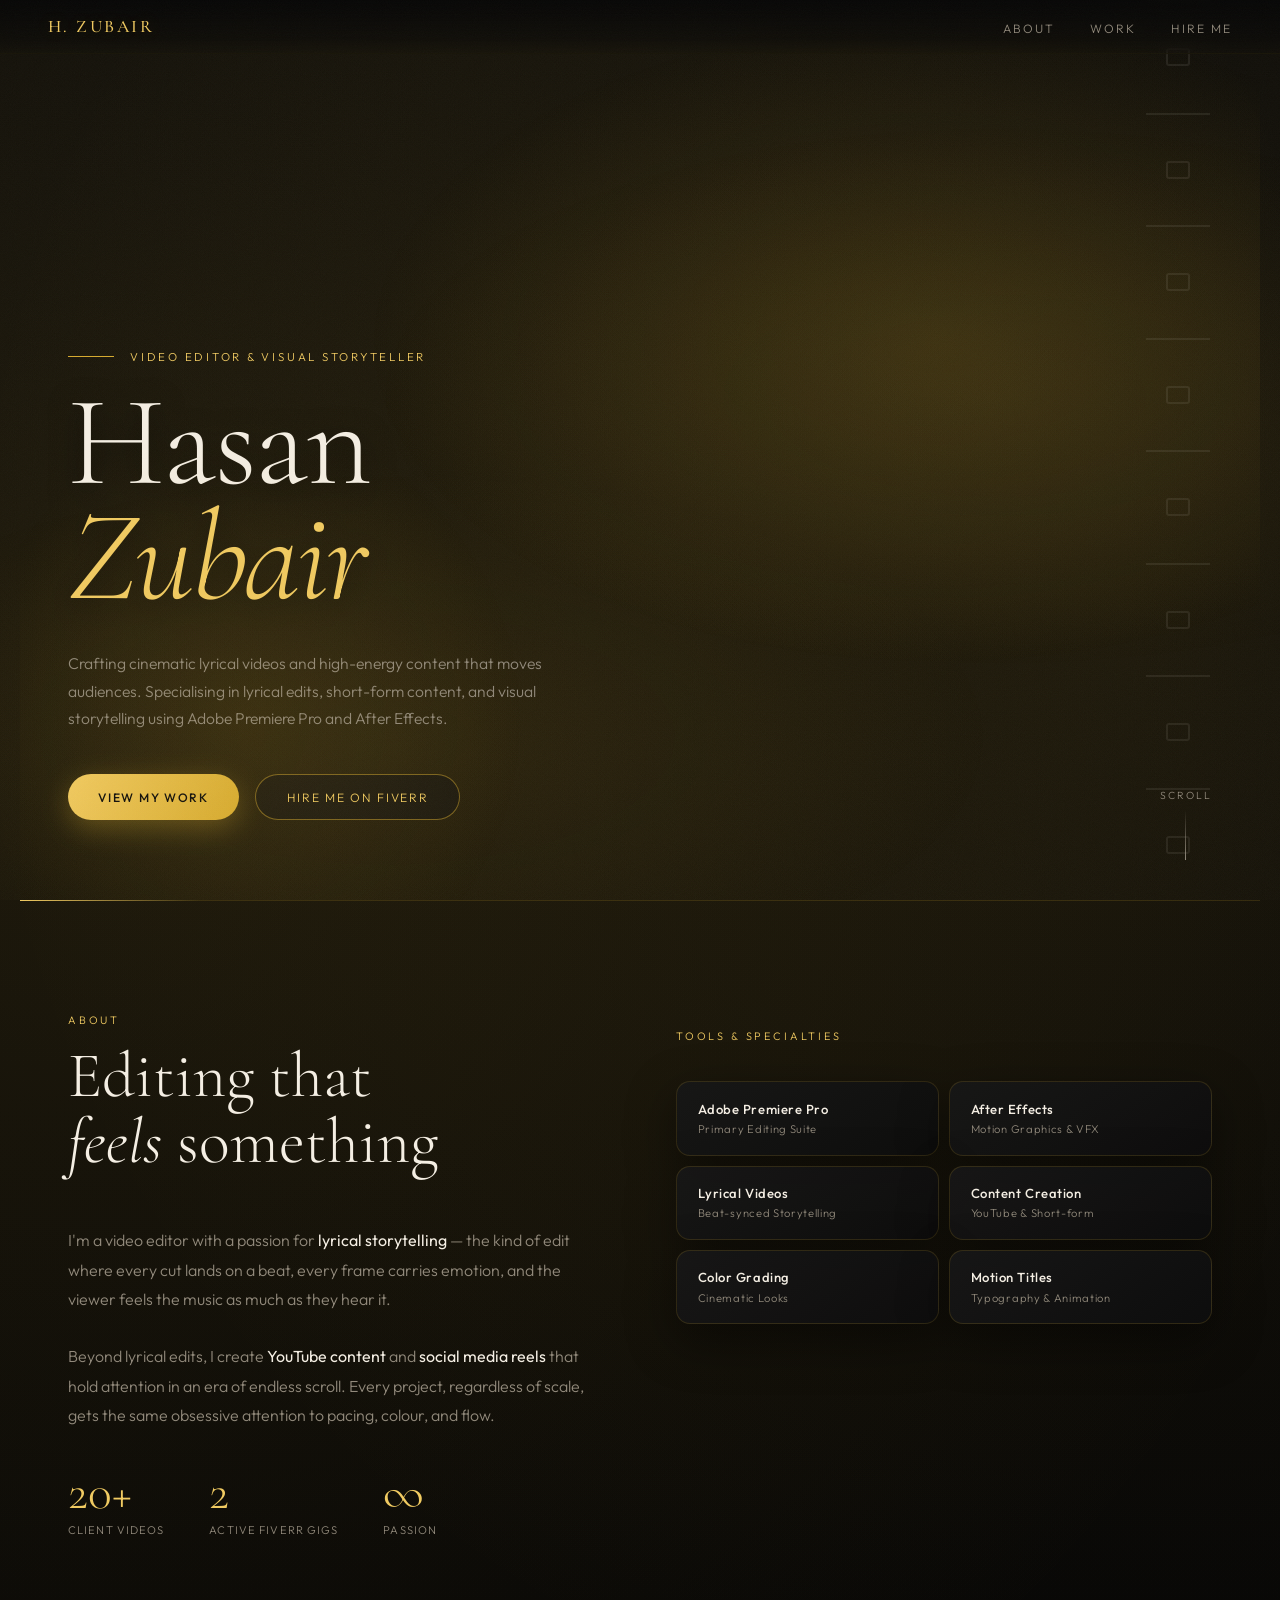
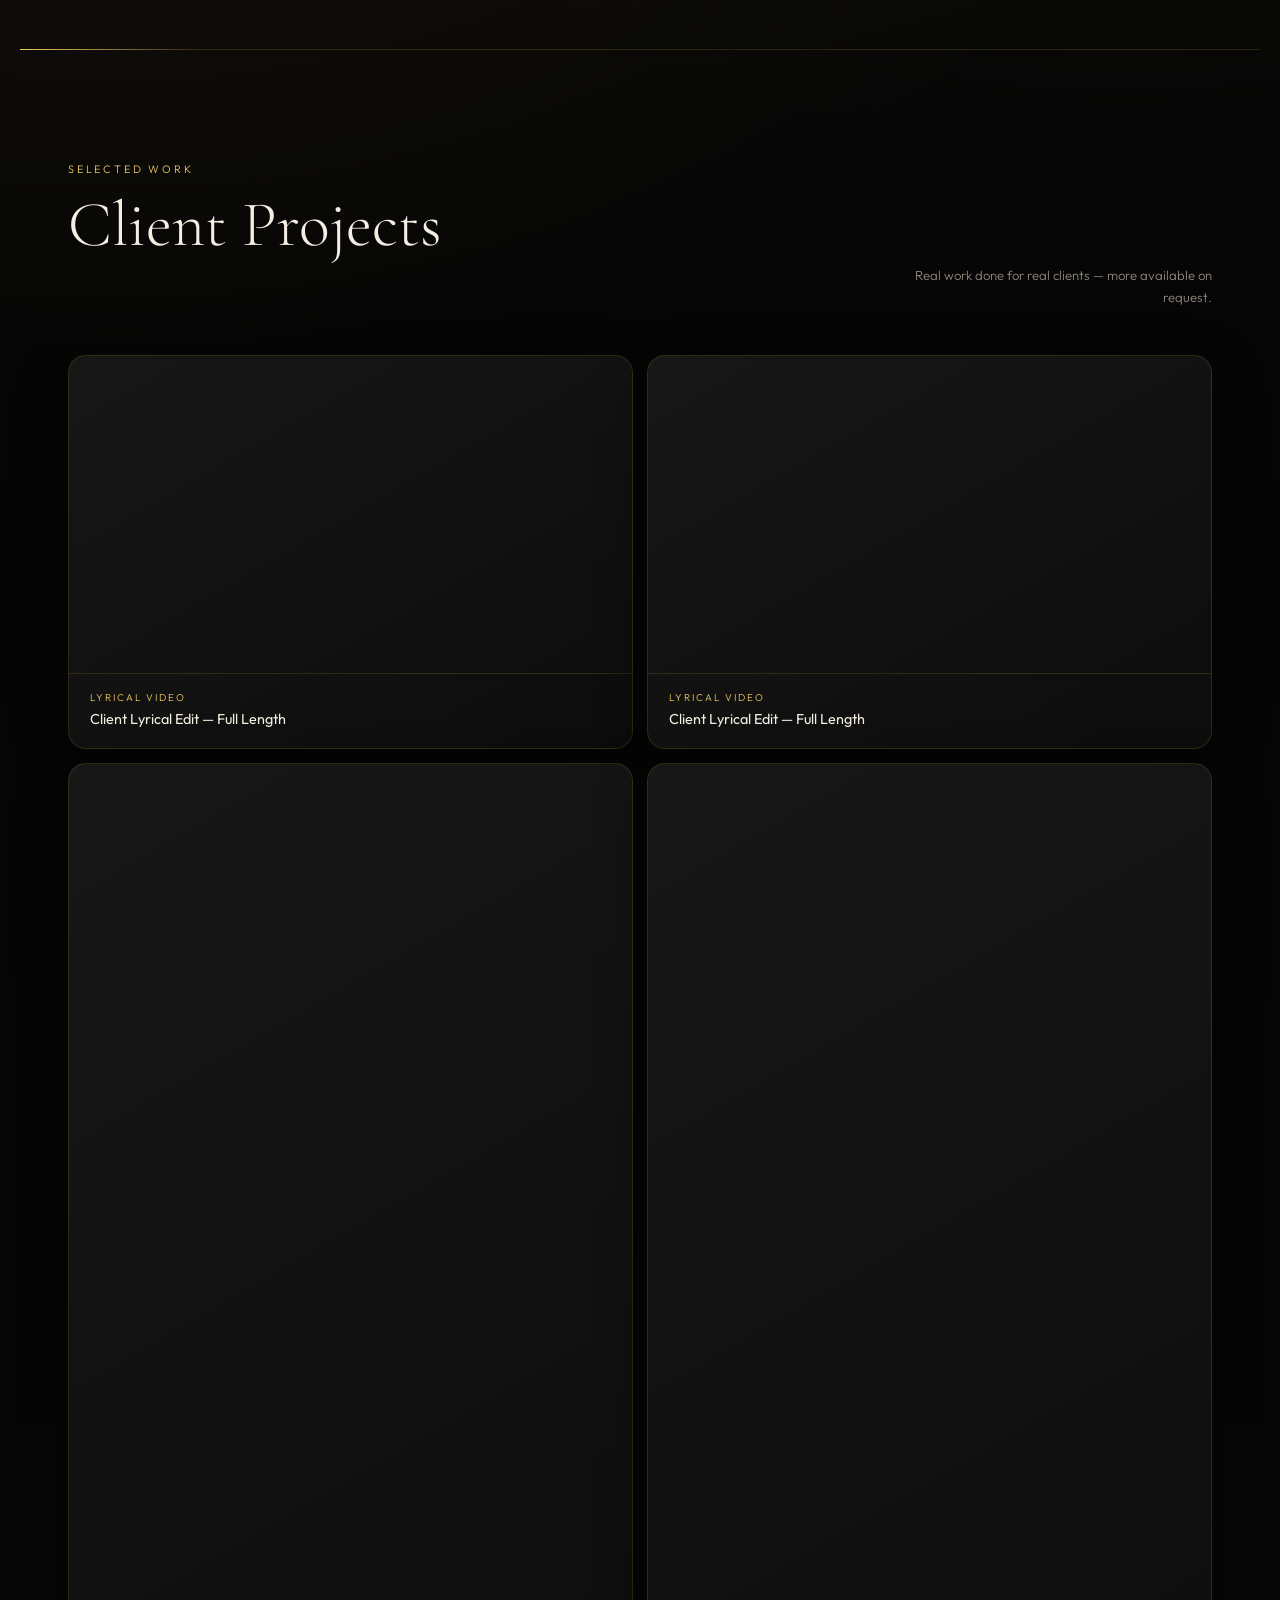
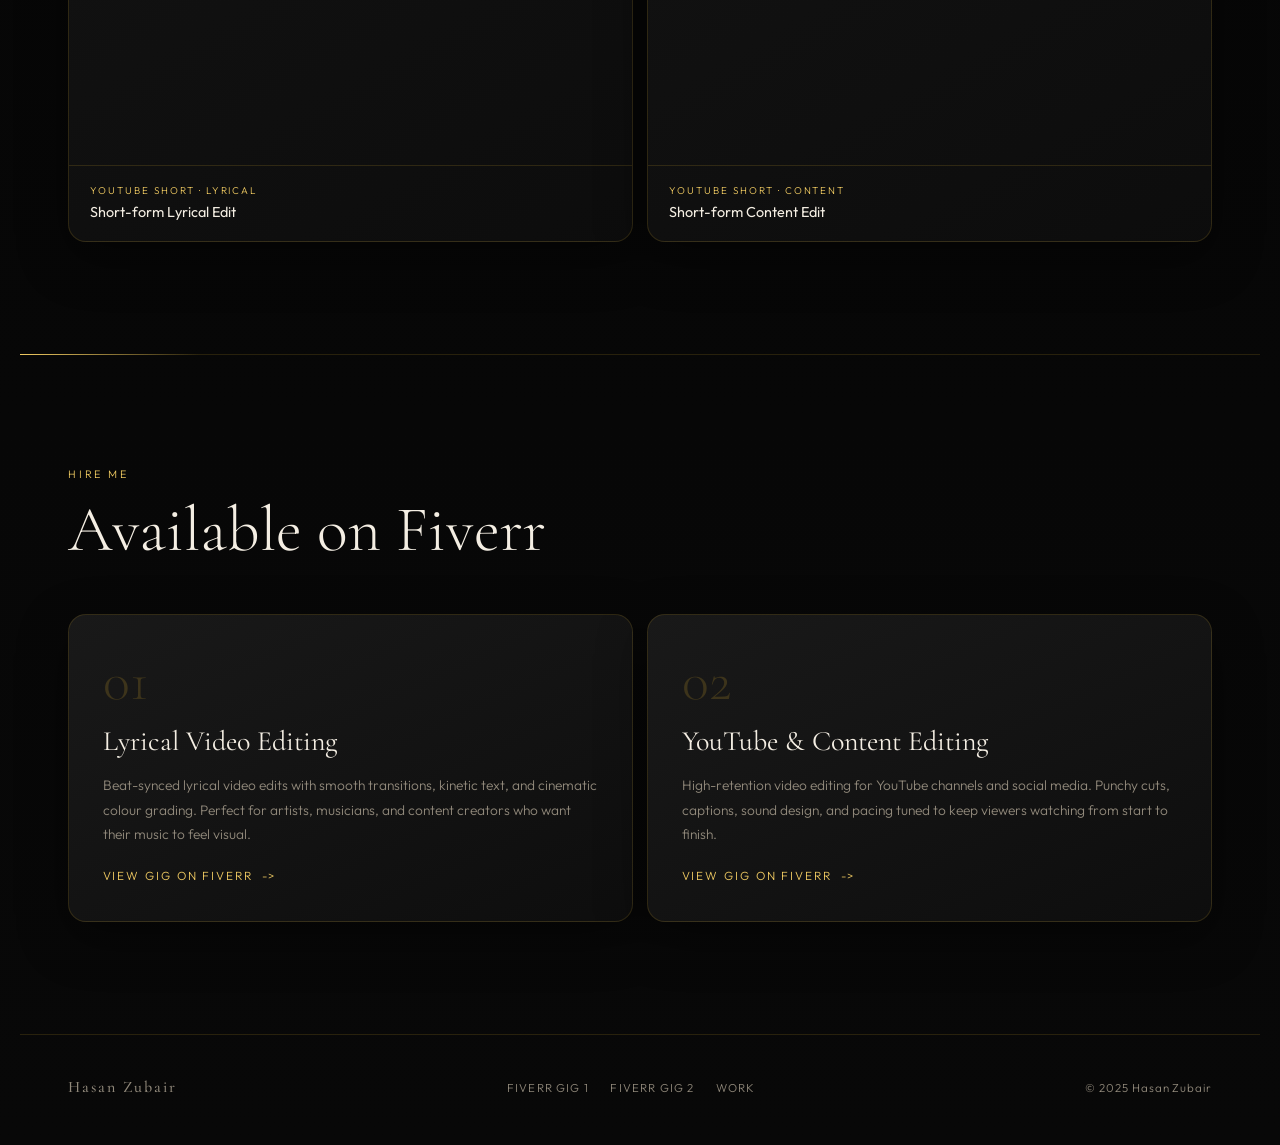
==== hasan-zubair-portfolio.html @ 49b34665 "Initial portfolio website" ====
<!DOCTYPE html>
<html lang="en">
<head>
  <meta charset="UTF-8">
  <meta name="viewport" content="width=device-width, initial-scale=1.0">
  <title>Hasan Zubair — Video Editor</title>
  <link rel="icon" type="image/png" sizes="32x32" href="current-github-pfp.png">
  <link rel="shortcut icon" type="image/png" href="current-github-pfp.png">
  <link rel="apple-touch-icon" href="current-github-pfp.png">
  <link rel="preconnect" href="https://fonts.googleapis.com">
  <link rel="preconnect" href="https://fonts.gstatic.com" crossorigin>
  <link href="https://fonts.googleapis.com/css2?family=Cormorant+Garamond:ital,wght@0,300;0,400;0,600;1,300;1,400&family=Outfit:wght@300;400;500&display=swap" rel="stylesheet">
  <link rel="stylesheet" href="styles.css">
</head>
<body>

  <!-- NAV -->
  <nav>
    <a class="nav-logo" href="#">H. Zubair</a>
    <ul class="nav-links">
      <li><a href="#about">About</a></li>
      <li><a href="#work">Work</a></li>
      <li><a href="#hire">Hire Me</a></li>
    </ul>
  </nav>

  <!-- HERO -->
  <section id="hero">
    <div class="hero-bg"></div>
    <div class="filmstrip" aria-hidden="true">
      <div class="filmstrip-hole"></div>
      <div class="filmstrip-hole"></div>
      <div class="filmstrip-hole"></div>
      <div class="filmstrip-hole"></div>
      <div class="filmstrip-hole"></div>
      <div class="filmstrip-hole"></div>
      <div class="filmstrip-hole"></div>
      <div class="filmstrip-hole"></div>
    </div>

    <p class="hero-tag">Video Editor &amp; Visual Storyteller</p>
    <h1>Hasan<br><em>Zubair</em></h1>
    <p class="hero-desc">
      Crafting cinematic lyrical videos and high-energy content that moves audiences.
      Specialising in lyrical edits, short-form content, and visual storytelling using
      Adobe Premiere Pro and After Effects.
    </p>
    <div class="hero-cta">
      <a href="#work" class="btn-primary">View My Work</a>
      <a href="#hire" class="btn-outline">Hire Me on Fiverr</a>
    </div>

    <div class="hero-scroll" aria-hidden="true">
      <span>Scroll</span>
      <div class="scroll-line"></div>
    </div>
  </section>

  <!-- ABOUT -->
  <section id="about">
    <div class="about-left fade-up">
      <p class="section-label">About</p>
      <h2>Editing that<br><em style="font-family:'Cormorant Garamond',serif; font-style:italic;">feels</em> something</h2>
      <p class="about-text">
        I'm a video editor with a passion for <strong>lyrical storytelling</strong> — the kind of edit where every cut lands on a beat, every frame carries emotion, and the viewer feels the music as much as they hear it.
      </p>
      <p class="about-text">
        Beyond lyrical edits, I create <strong>YouTube content</strong> and <strong>social media reels</strong> that hold attention in an era of endless scroll. Every project, regardless of scale, gets the same obsessive attention to pacing, colour, and flow.
      </p>

      <div class="stats-row">
        <div>
          <div class="stat-num">20+</div>
          <div class="stat-label">Client Videos</div>
        </div>
        <div>
          <div class="stat-num">2</div>
          <div class="stat-label">Active Fiverr Gigs</div>
        </div>
        <div>
          <div class="stat-num">∞</div>
          <div class="stat-label">Passion</div>
        </div>
      </div>
    </div>

    <div class="about-right fade-up">
      <p class="section-label">Tools &amp; Specialties</p>
      <div class="tools-grid">
        <div class="tool-item">
          <span class="tool-name">Adobe Premiere Pro</span>
          <span class="tool-sub">Primary Editing Suite</span>
        </div>
        <div class="tool-item">
          <span class="tool-name">After Effects</span>
          <span class="tool-sub">Motion Graphics & VFX</span>
        </div>
        <div class="tool-item">
          <span class="tool-name">Lyrical Videos</span>
          <span class="tool-sub">Beat-synced Storytelling</span>
        </div>
        <div class="tool-item">
          <span class="tool-name">Content Creation</span>
          <span class="tool-sub">YouTube & Short-form</span>
        </div>
        <div class="tool-item">
          <span class="tool-name">Color Grading</span>
          <span class="tool-sub">Cinematic Looks</span>
        </div>
        <div class="tool-item">
          <span class="tool-name">Motion Titles</span>
          <span class="tool-sub">Typography & Animation</span>
        </div>
      </div>
    </div>
  </section>

  <!-- WORK -->
  <section id="work">
    <div class="work-intro fade-up">
      <div>
        <p class="section-label">Selected Work</p>
        <h2>Client Projects</h2>
      </div>
      <p class="work-note">Real work done for real clients — more available on request.</p>
    </div>

    <!-- Landscape videos -->
    <div class="video-grid fade-up">
      <div class="video-card">
        <div class="video-wrapper landscape">
          <iframe
            src="https://www.youtube.com/embed/uD9hTpVL1TU"
            title="Lyrical Video Edit 1"
            allow="accelerometer; autoplay; clipboard-write; encrypted-media; gyroscope; picture-in-picture"
            allowfullscreen>
          </iframe>
        </div>
        <div class="video-meta">
          <p class="video-type">Lyrical Video</p>
          <p class="video-title">Client Lyrical Edit — Full Length</p>
        </div>
      </div>

      <div class="video-card">
        <div class="video-wrapper landscape">
          <iframe
            src="https://www.youtube.com/embed/mIxuuB4zvsY"
            title="Lyrical Video Edit 2"
            allow="accelerometer; autoplay; clipboard-write; encrypted-media; gyroscope; picture-in-picture"
            allowfullscreen>
          </iframe>
        </div>
        <div class="video-meta">
          <p class="video-type">Lyrical Video</p>
          <p class="video-title">Client Lyrical Edit — Full Length</p>
        </div>
      </div>
    </div>

    <!-- Shorts row -->
    <div class="shorts-row fade-up">
      <div class="video-card">
        <div class="video-wrapper portrait">
          <iframe
            src="https://www.youtube.com/embed/uYk_jq8-IX4"
            title="YouTube Short — Lyrical"
            allow="accelerometer; autoplay; clipboard-write; encrypted-media; gyroscope; picture-in-picture"
            allowfullscreen>
          </iframe>
        </div>
        <div class="video-meta">
          <p class="video-type">YouTube Short · Lyrical</p>
          <p class="video-title">Short-form Lyrical Edit</p>
        </div>
      </div>

      <div class="video-card">
        <div class="video-wrapper portrait">
          <iframe
            src="https://www.youtube.com/embed/b4-bWte75uA"
            title="YouTube Short — Content"
            allow="accelerometer; autoplay; clipboard-write; encrypted-media; gyroscope; picture-in-picture"
            allowfullscreen>
          </iframe>
        </div>
        <div class="video-meta">
          <p class="video-type">YouTube Short · Content</p>
          <p class="video-title">Short-form Content Edit</p>
        </div>
      </div>
    </div>
  </section>

  <!-- HIRE -->
  <section id="hire">
    <p class="section-label fade-up">Hire Me</p>
    <h2 class="fade-up">Available on Fiverr</h2>
    <div class="gigs-grid fade-up">

      <div class="gig-card">
        <div class="gig-num">01</div>
        <p class="gig-title">Lyrical Video Editing</p>
        <p class="gig-desc">
          Beat-synced lyrical video edits with smooth transitions, kinetic text, and cinematic colour grading. Perfect for artists, musicians, and content creators who want their music to feel visual.
        </p>
        <a class="gig-link" href="https://www.fiverr.com/s/DBvB1Eo" target="_blank" rel="noopener">View Gig on Fiverr</a>
      </div>

      <div class="gig-card">
        <div class="gig-num">02</div>
        <p class="gig-title">YouTube & Content Editing</p>
        <p class="gig-desc">
          High-retention video editing for YouTube channels and social media. Punchy cuts, captions, sound design, and pacing tuned to keep viewers watching from start to finish.
        </p>
        <a class="gig-link" href="https://www.fiverr.com/s/bdEdpBN" target="_blank" rel="noopener">View Gig on Fiverr</a>
      </div>

    </div>
  </section>

  <!-- FOOTER -->
  <footer>
    <span class="footer-name">Hasan Zubair</span>
    <div class="footer-links">
      <a href="https://www.fiverr.com/s/DBvB1Eo" target="_blank" rel="noopener">Fiverr Gig 1</a>
      <a href="https://www.fiverr.com/s/bdEdpBN" target="_blank" rel="noopener">Fiverr Gig 2</a>
      <a href="#work">Work</a>
    </div>
    <span class="footer-copy">© 2025 Hasan Zubair</span>
  </footer>

  <script src="script.js"></script>

</body>
</html>
---- styles.css ----
*, *::before, *::after {
  box-sizing: border-box;
  margin: 0;
  padding: 0;
}

:root {
  --bg: #060606;
  --bg-soft: #0b0b0b;
  --surface: #121212;
  --surface2: #1a1a1a;
  --gold: #d7ab2f;
  --gold-bright: #f1cb62;
  --gold-dim: #8f721e;
  --text: #f4eee3;
  --muted: #91897b;
  --border: rgba(215, 171, 47, 0.16);
  --border-strong: rgba(215, 171, 47, 0.36);
  --shadow: 0 16px 50px rgba(0, 0, 0, 0.45);
}

html {
  scroll-behavior: smooth;
}

body {
  background:
    radial-gradient(circle at 9% 16%, rgba(215, 171, 47, 0.12) 0%, transparent 34%),
    radial-gradient(circle at 88% 14%, rgba(215, 171, 47, 0.09) 0%, transparent 30%),
    linear-gradient(180deg, #090909 0%, #050505 50%, #080808 100%);
  color: var(--text);
  font-family: 'Outfit', sans-serif;
  font-weight: 300;
  overflow-x: hidden;
}

/* Gentle ambient glow */
body::after {
  content: '';
  position: fixed;
  inset: 0;
  z-index: -1;
  background:
    radial-gradient(55rem 24rem at 30% 82%, rgba(215, 171, 47, 0.07), transparent 70%),
    radial-gradient(55rem 24rem at 78% 44%, rgba(215, 171, 47, 0.06), transparent 72%);
}

/* Film grain texture */
body::before {
  content: '';
  position: fixed;
  inset: 0;
  z-index: 9999;
  pointer-events: none;
  opacity: 0.03;
  background-image: url("data:image/svg+xml,%3Csvg viewBox='0 0 256 256' xmlns='http://www.w3.org/2000/svg'%3E%3Cfilter id='noise'%3E%3CfeTurbulence type='fractalNoise' baseFrequency='0.9' numOctaves='4' stitchTiles='stitch'/%3E%3C/filter%3E%3Crect width='100%25' height='100%25' filter='url(%23noise)'/%3E%3C/svg%3E");
  background-size: 220px;
}

/* -- NAV -- */
nav {
  position: fixed;
  top: 0;
  left: 0;
  right: 0;
  z-index: 100;
  display: flex;
  justify-content: space-between;
  align-items: center;
  padding: 1rem 3rem;
  border-bottom: 1px solid rgba(215, 171, 47, 0.08);
  background: linear-gradient(to bottom, rgba(7, 7, 7, 0.92) 0%, rgba(7, 7, 7, 0.45) 72%, transparent 100%);
  backdrop-filter: blur(8px);
}

.nav-logo {
  font-family: 'Cormorant Garamond', serif;
  font-size: 1.1rem;
  font-weight: 500;
  letter-spacing: 0.14em;
  color: var(--gold-bright);
  text-decoration: none;
  text-transform: uppercase;
  text-shadow: 0 0 18px rgba(215, 171, 47, 0.2);
}

.nav-links {
  display: flex;
  gap: 2.2rem;
  list-style: none;
}

.nav-links a {
  color: var(--muted);
  text-decoration: none;
  font-size: 0.76rem;
  letter-spacing: 0.16em;
  text-transform: uppercase;
  position: relative;
  transition: color 0.25s ease;
}

.nav-links a::after {
  content: '';
  position: absolute;
  left: 0;
  bottom: -0.45rem;
  width: 100%;
  height: 1px;
  background: linear-gradient(90deg, transparent, var(--gold), transparent);
  transform: scaleX(0);
  transform-origin: center;
  transition: transform 0.26s ease;
}

.nav-links a:hover {
  color: var(--text);
}

.nav-links a:hover::after {
  transform: scaleX(1);
}

/* -- HERO -- */
#hero {
  position: relative;
  min-height: 100vh;
  display: flex;
  flex-direction: column;
  justify-content: flex-end;
  padding: 0 3rem 5rem;
  max-width: 1240px;
  margin: 0 auto;
  overflow: hidden;
}

.hero-bg {
  position: absolute;
  inset: 0;
  background:
    radial-gradient(ellipse 64% 50% at 74% 38%, rgba(215, 171, 47, 0.14) 0%, transparent 72%),
    radial-gradient(ellipse 38% 56% at 18% 80%, rgba(215, 171, 47, 0.09) 0%, transparent 60%);
}

.filmstrip {
  position: absolute;
  top: 0;
  right: 4%;
  height: 100%;
  width: 64px;
  display: flex;
  flex-direction: column;
  opacity: 0.08;
}

.filmstrip-hole {
  width: 100%;
  flex: 1;
  border-top: 2px solid var(--text);
  display: flex;
  align-items: center;
  justify-content: center;
}

.filmstrip-hole::before {
  content: '';
  width: 24px;
  height: 18px;
  border: 2px solid var(--text);
  border-radius: 3px;
}

.hero-tag {
  font-size: 0.72rem;
  letter-spacing: 0.24em;
  text-transform: uppercase;
  color: var(--gold-bright);
  margin-bottom: 1.3rem;
  display: flex;
  align-items: center;
  gap: 1rem;
}

.hero-tag::before {
  content: '';
  width: 46px;
  height: 1px;
  background: var(--gold);
  display: block;
}

h1 {
  font-family: 'Cormorant Garamond', serif;
  font-size: clamp(4rem, 10vw, 9rem);
  font-weight: 300;
  line-height: 0.9;
  letter-spacing: -0.02em;
  color: var(--text);
  margin-bottom: 2.15rem;
  text-shadow: 0 8px 30px rgba(0, 0, 0, 0.55);
}

h1 em {
  font-style: italic;
  color: var(--gold-bright);
}

.hero-desc {
  max-width: 540px;
  font-size: 0.98rem;
  color: var(--muted);
  line-height: 1.75;
  margin-bottom: 2.6rem;
}

.hero-cta {
  display: flex;
  gap: 1rem;
  flex-wrap: wrap;
}

.btn-primary,
.btn-outline {
  display: inline-flex;
  align-items: center;
  justify-content: center;
  gap: 0.6rem;
  min-height: 46px;
  text-decoration: none;
  font-size: 0.76rem;
  letter-spacing: 0.14em;
  text-transform: uppercase;
  padding: 0.85rem 1.9rem;
  border-radius: 999px;
  transition: transform 0.24s ease, box-shadow 0.24s ease, background 0.24s ease, color 0.24s ease;
}

.btn-primary {
  font-weight: 500;
  background: linear-gradient(120deg, var(--gold-bright), var(--gold));
  color: #0c0c0c;
  box-shadow: 0 8px 28px rgba(215, 171, 47, 0.34);
}

.btn-primary:hover {
  transform: translateY(-2px);
  box-shadow: 0 12px 34px rgba(215, 171, 47, 0.45);
}

.btn-outline {
  border: 1px solid rgba(215, 171, 47, 0.5);
  color: var(--gold-bright);
  background: rgba(20, 20, 20, 0.5);
}

.btn-outline:hover {
  background: rgba(215, 171, 47, 0.12);
  transform: translateY(-2px);
}

.hero-scroll {
  position: absolute;
  bottom: 2.5rem;
  right: 3rem;
  display: flex;
  flex-direction: column;
  align-items: center;
  gap: 0.5rem;
  color: var(--muted);
  font-size: 0.65rem;
  letter-spacing: 0.2em;
  text-transform: uppercase;
}

.scroll-line {
  width: 1px;
  height: 50px;
  background: linear-gradient(to bottom, transparent, var(--muted));
  animation: scrollDrop 2s ease-in-out infinite;
}

@keyframes scrollDrop {
  0%,
  100% {
    transform: scaleY(0);
    transform-origin: top;
  }

  50% {
    transform: scaleY(1);
    transform-origin: top;
  }
}

/* -- SECTION COMMON -- */
section {
  position: relative;
  padding: 7rem 3rem;
  max-width: 1240px;
  margin: 0 auto;
}

.section-label {
  font-size: 0.68rem;
  letter-spacing: 0.26em;
  text-transform: uppercase;
  color: var(--gold-bright);
  margin-bottom: 1rem;
}

h2 {
  font-family: 'Cormorant Garamond', serif;
  font-size: clamp(2.4rem, 5vw, 4.2rem);
  font-weight: 300;
  line-height: 1.03;
  margin-bottom: 3.2rem;
}

#about,
#work,
#hire {
  border-top: 1px solid var(--border);
}

#about::before,
#work::before,
#hire::before {
  content: '';
  position: absolute;
  top: -1px;
  left: 0;
  width: 180px;
  height: 1px;
  background: linear-gradient(90deg, var(--gold-bright), transparent);
}

/* -- ABOUT -- */
#about {
  display: grid;
  grid-template-columns: 1fr 1fr;
  gap: 4.5rem;
  align-items: start;
}

.about-right {
  padding-top: 1rem;
}

.about-text {
  font-size: 1rem;
  color: var(--muted);
  line-height: 1.85;
  margin-bottom: 1.7rem;
}

.about-text strong {
  color: var(--text);
  font-weight: 400;
}

/* Tools */
.tools-grid {
  display: grid;
  grid-template-columns: repeat(2, 1fr);
  gap: 10px;
  margin-top: 2.4rem;
}

.tool-item {
  background: linear-gradient(145deg, rgba(23, 23, 23, 0.95), rgba(14, 14, 14, 0.95));
  border: 1px solid var(--border);
  border-radius: 14px;
  padding: 1.15rem 1.3rem;
  display: flex;
  flex-direction: column;
  gap: 0.34rem;
  box-shadow: var(--shadow);
  transition: transform 0.24s ease, border-color 0.24s ease;
}

.tool-item:hover {
  transform: translateY(-3px);
  border-color: var(--border-strong);
}

.tool-name {
  font-size: 0.82rem;
  font-weight: 500;
  color: var(--text);
  letter-spacing: 0.04em;
}

.tool-sub {
  font-size: 0.7rem;
  color: var(--muted);
  letter-spacing: 0.06em;
}

/* Stats */
.stats-row {
  display: flex;
  gap: 2.8rem;
  margin-top: 2.3rem;
  flex-wrap: wrap;
}

.stat-num {
  font-family: 'Cormorant Garamond', serif;
  font-size: 3.1rem;
  font-weight: 300;
  color: var(--gold-bright);
  line-height: 1;
}

.stat-label {
  font-size: 0.7rem;
  letter-spacing: 0.1em;
  text-transform: uppercase;
  color: var(--muted);
  margin-top: 0.34rem;
}

/* -- WORK -- */
.work-intro {
  display: flex;
  justify-content: space-between;
  align-items: flex-end;
  margin-bottom: 2.9rem;
}

.work-note {
  font-size: 0.82rem;
  color: var(--muted);
  max-width: 310px;
  text-align: right;
  line-height: 1.65;
}

/* Video grid */
.video-grid,
.shorts-row,
.gigs-grid {
  display: grid;
  gap: 14px;
}

.video-grid {
  grid-template-columns: repeat(2, minmax(0, 1fr));
}

.shorts-row {
  grid-template-columns: repeat(2, minmax(0, 1fr));
  margin-top: 14px;
}

.video-card {
  background: linear-gradient(150deg, rgba(24, 24, 24, 0.96), rgba(13, 13, 13, 0.96));
  border: 1px solid var(--border);
  border-radius: 18px;
  overflow: hidden;
  box-shadow: var(--shadow);
  transition: transform 0.28s ease, border-color 0.28s ease, box-shadow 0.28s ease;
}

.video-card:hover {
  transform: translateY(-4px);
  border-color: var(--border-strong);
  box-shadow: 0 22px 50px rgba(0, 0, 0, 0.52);
}

.video-wrapper {
  position: relative;
  width: 100%;
  overflow: hidden;
}

.video-wrapper.landscape {
  padding-bottom: 56.25%;
}

.video-wrapper.portrait {
  padding-bottom: 177.78%;
}

.video-wrapper iframe {
  position: absolute;
  top: 0;
  left: 0;
  width: 100%;
  height: 100%;
  border: none;
}

.video-meta {
  padding: 1.1rem 1.3rem 1.25rem;
  border-top: 1px solid var(--border);
}

.video-type {
  font-size: 0.62rem;
  letter-spacing: 0.2em;
  text-transform: uppercase;
  color: var(--gold-bright);
  margin-bottom: 0.38rem;
}

.video-title {
  font-size: 0.9rem;
  color: var(--text);
  font-weight: 400;
}

/* -- HIRE -- */
.gigs-grid {
  grid-template-columns: repeat(2, minmax(0, 1fr));
}

.gig-card {
  background: linear-gradient(155deg, rgba(26, 26, 26, 0.96), rgba(14, 14, 14, 0.96));
  border: 1px solid var(--border);
  border-radius: 18px;
  padding: 2.4rem 2.1rem;
  display: flex;
  flex-direction: column;
  gap: 0.95rem;
  box-shadow: var(--shadow);
  transition: transform 0.28s ease, border-color 0.28s ease;
}

.gig-card:hover {
  transform: translateY(-5px);
  border-color: var(--border-strong);
}

.gig-num {
  font-family: 'Cormorant Garamond', serif;
  font-size: 3.5rem;
  font-weight: 300;
  color: rgba(215, 171, 47, 0.2);
  line-height: 1;
}

.gig-title {
  font-family: 'Cormorant Garamond', serif;
  font-size: 1.75rem;
  font-weight: 400;
  color: var(--text);
  line-height: 1.2;
}

.gig-desc {
  font-size: 0.86rem;
  color: var(--muted);
  line-height: 1.75;
  flex: 1;
}

.gig-link {
  display: inline-flex;
  align-items: center;
  gap: 0.55rem;
  color: var(--gold-bright);
  text-decoration: none;
  font-size: 0.74rem;
  letter-spacing: 0.16em;
  text-transform: uppercase;
  margin-top: 0.45rem;
  transition: gap 0.24s ease, color 0.24s ease;
}

.gig-link:hover {
  gap: 0.95rem;
  color: #ffe19a;
}

.gig-link::after {
  content: '->';
}

/* -- FOOTER -- */
footer {
  border-top: 1px solid var(--border);
  max-width: 1240px;
  margin: 0 auto;
  padding: 2.6rem 3rem 3rem;
  display: flex;
  justify-content: space-between;
  align-items: center;
}

.footer-name {
  font-family: 'Cormorant Garamond', serif;
  font-size: 1rem;
  font-weight: 500;
  letter-spacing: 0.12em;
  color: var(--muted);
}

.footer-copy {
  font-size: 0.72rem;
  color: var(--muted);
  letter-spacing: 0.08em;
}

.footer-links {
  display: flex;
  gap: 1.35rem;
}

.footer-links a {
  font-size: 0.72rem;
  color: var(--muted);
  text-decoration: none;
  letter-spacing: 0.1em;
  text-transform: uppercase;
  transition: color 0.24s ease;
}

.footer-links a:hover {
  color: var(--gold-bright);
}

/* -- RESPONSIVE -- */
@media (max-width: 980px) {
  nav {
    padding: 0.9rem 1.5rem;
  }

  #hero,
  section,
  footer {
    padding-left: 1.5rem;
    padding-right: 1.5rem;
  }

  #about {
    grid-template-columns: 1fr;
    gap: 2.8rem;
  }

  .video-grid,
  .shorts-row,
  .gigs-grid {
    grid-template-columns: 1fr;
  }

  .work-intro {
    flex-direction: column;
    align-items: flex-start;
    gap: 1rem;
    margin-bottom: 2.2rem;
  }

  .work-note {
    text-align: left;
  }

  .hero-scroll {
    display: none;
  }

  .filmstrip {
    opacity: 0.04;
    right: 1%;
  }
}

@media (max-width: 768px) {
  nav .nav-links {
    display: none;
  }

  #hero {
    padding-top: 5rem;
    min-height: 92vh;
  }

  h1 {
    line-height: 0.95;
  }

  .hero-desc {
    font-size: 0.92rem;
  }

  .tools-grid {
    grid-template-columns: 1fr;
  }

  .stats-row {
    gap: 1.8rem;
  }

  footer {
    flex-direction: column;
    gap: 1.3rem;
    text-align: center;
  }
}

/* -- FADE IN ANIMATION -- */
.fade-up {
  opacity: 0;
  transform: translateY(22px);
  transition: opacity 0.7s ease, transform 0.7s ease;
}

.fade-up.visible {
  opacity: 1;
  transform: translateY(0);
}

@media (prefers-reduced-motion: reduce) {
  * {
    animation-duration: 0.01ms !important;
    animation-iteration-count: 1 !important;
    transition-duration: 0.01ms !important;
    scroll-behavior: auto !important;
  }
}
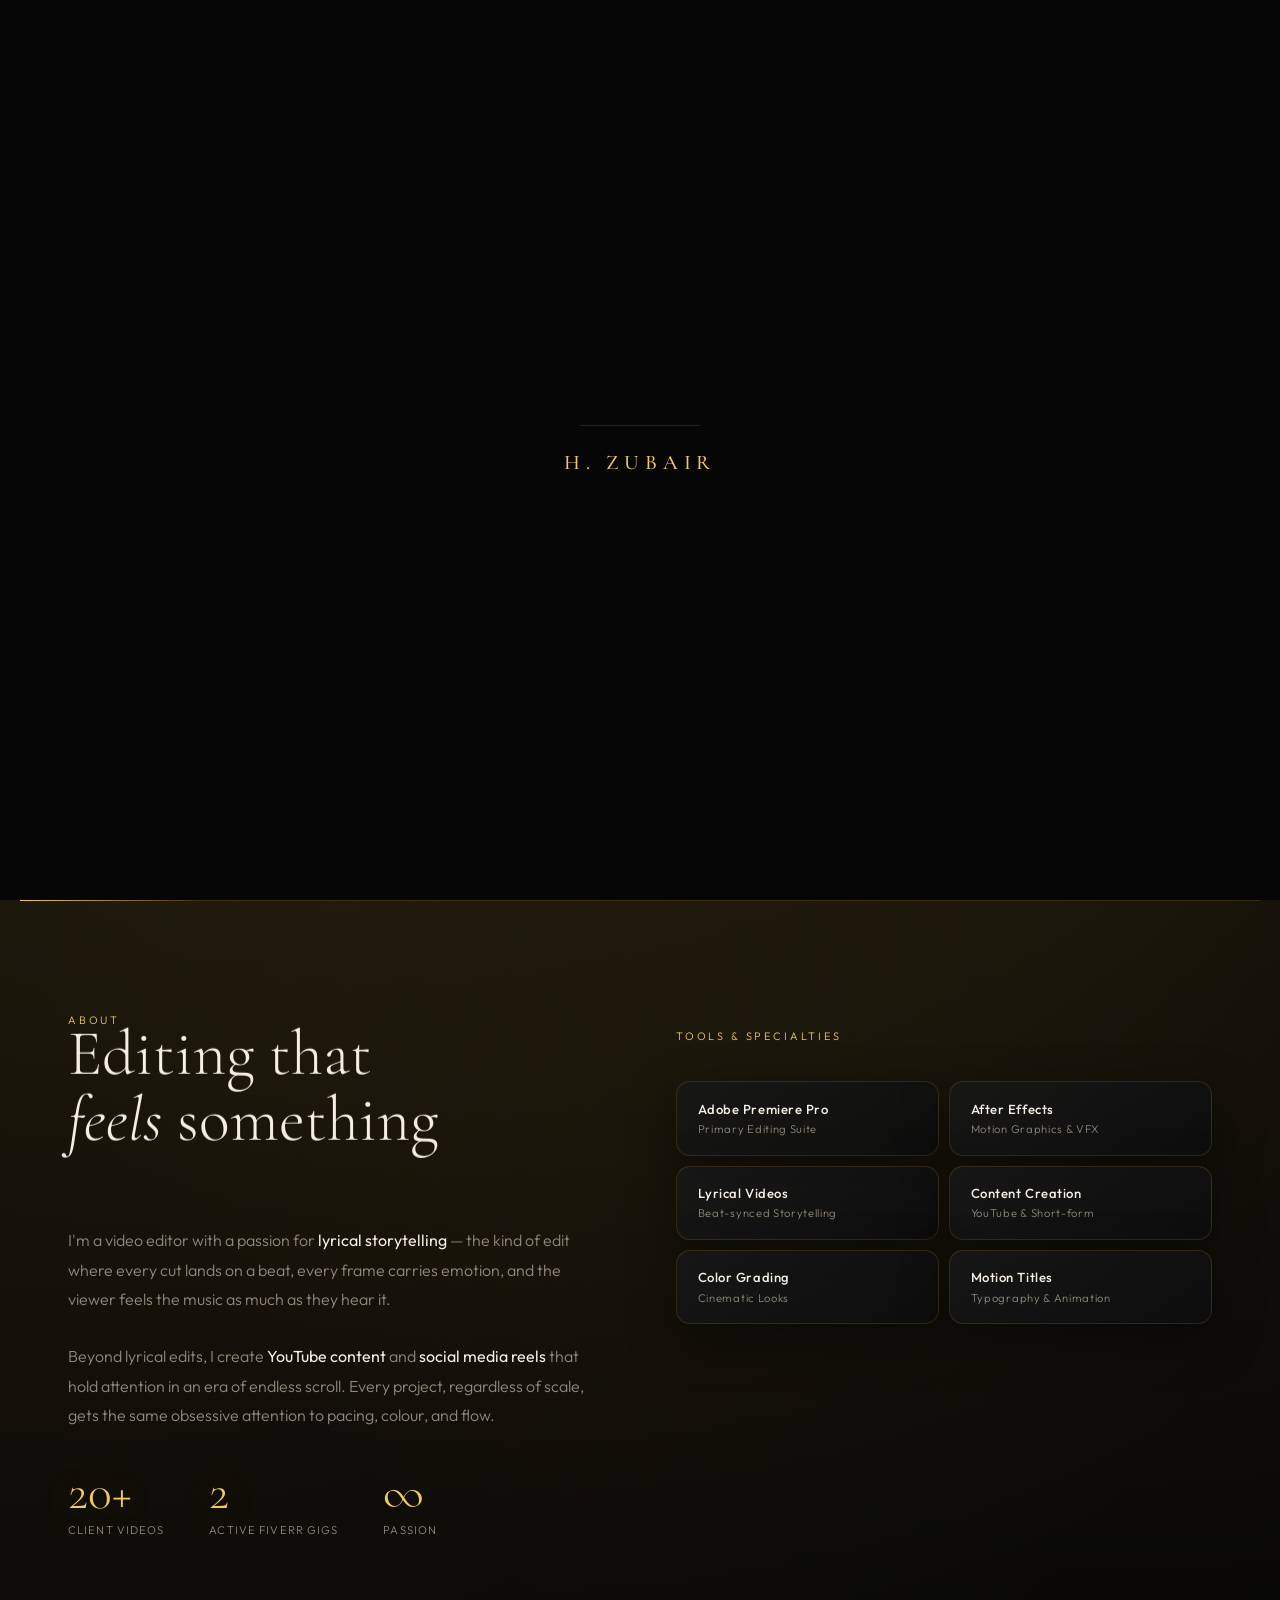
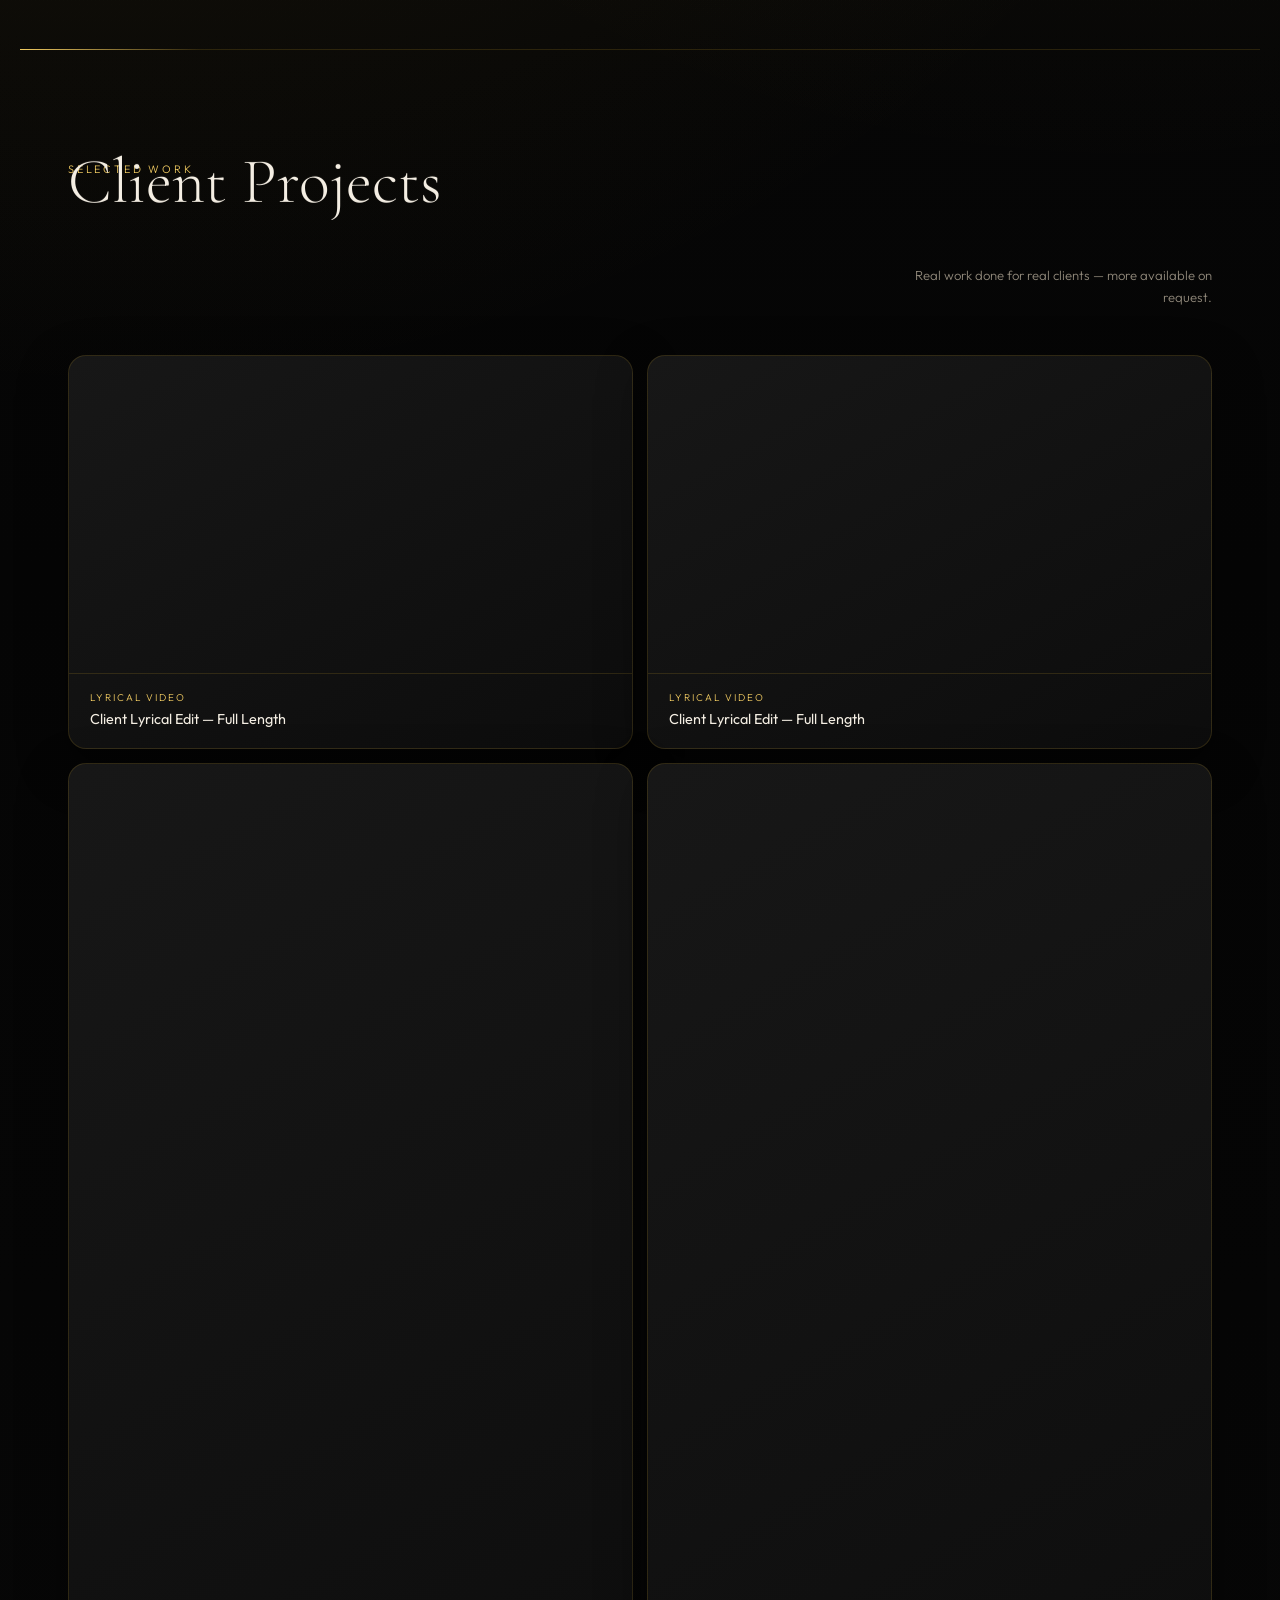
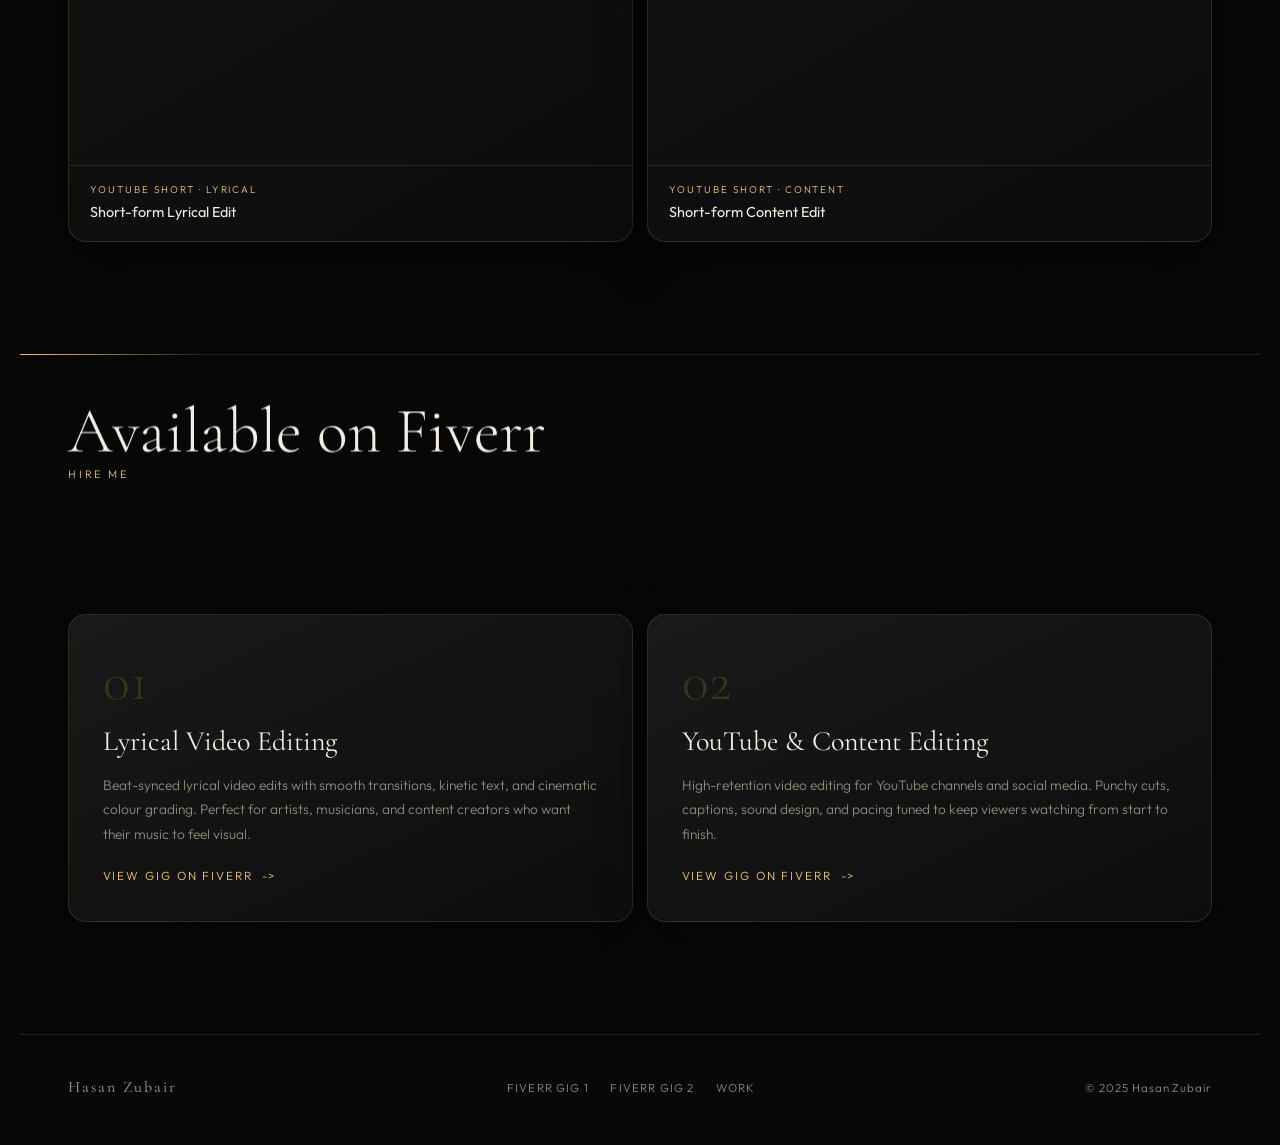
==== commit 4161d880: "Update portfolio site content and styling" ====
--- a/hasan-zubair-portfolio.html
+++ b/hasan-zubair-portfolio.html
@@ -14,19 +14,43 @@
 </head>
 <body>
 
+  <!-- LOADER -->
+  <div id="loader" aria-hidden="true">
+    <div class="loader-inner">
+      <div class="loader-line"></div>
+      <span class="loader-text">H. Zubair</span>
+    </div>
+  </div>
+
+  <!-- CUSTOM CURSOR -->
+  <div class="cursor-dot" aria-hidden="true"></div>
+  <div class="cursor-glow" aria-hidden="true"></div>
+
+  <!-- SCROLL PROGRESS -->
+  <div class="scroll-progress" aria-hidden="true"></div>
+
   <!-- NAV -->
   <nav>
     <a class="nav-logo" href="#">H. Zubair</a>
     <ul class="nav-links">
-      <li><a href="#about">About</a></li>
-      <li><a href="#work">Work</a></li>
-      <li><a href="#hire">Hire Me</a></li>
+      <li><a href="#about" class="nav-transition">About</a></li>
+      <li><a href="#work" class="nav-transition">Work</a></li>
+      <li><a href="#hire" class="nav-transition">Hire Me</a></li>
     </ul>
+    <button class="theme-toggle" aria-label="Toggle theme">
+      <span class="theme-toggle-icon">☀</span>
+    </button>
   </nav>
 
   <!-- HERO -->
   <section id="hero">
     <div class="hero-bg"></div>
+
+    <!-- Floating orbs -->
+    <div class="orb orb-1" aria-hidden="true"></div>
+    <div class="orb orb-2" aria-hidden="true"></div>
+    <div class="orb orb-3" aria-hidden="true"></div>
+
     <div class="filmstrip" aria-hidden="true">
       <div class="filmstrip-hole"></div>
       <div class="filmstrip-hole"></div>
@@ -38,16 +62,14 @@
       <div class="filmstrip-hole"></div>
     </div>
 
-    <p class="hero-tag">Video Editor &amp; Visual Storyteller</p>
-    <h1>Hasan<br><em>Zubair</em></h1>
-    <p class="hero-desc">
-      Crafting cinematic lyrical videos and high-energy content that moves audiences.
-      Specialising in lyrical edits, short-form content, and visual storytelling using
-      Adobe Premiere Pro and After Effects.
+    <p class="hero-tag reveal-text">Video Editor &amp; Visual Storyteller</p>
+    <h1 class="split-reveal">Hasan<br><em>Zubair</em></h1>
+    <p class="hero-desc reveal-text" style="--delay: 0.6s">
+      <span class="typewriter" data-text="Crafting cinematic lyrical videos and high-energy content that moves audiences. Specialising in lyrical edits, short-form content, and visual storytelling using Adobe Premiere Pro and After Effects."></span>
     </p>
-    <div class="hero-cta">
-      <a href="#work" class="btn-primary">View My Work</a>
-      <a href="#hire" class="btn-outline">Hire Me on Fiverr</a>
+    <div class="hero-cta reveal-text" style="--delay: 0.85s">
+      <a href="#work" class="btn-primary magnetic">View My Work</a>
+      <a href="#hire" class="btn-outline magnetic">Hire Me on Fiverr</a>
     </div>
 
     <div class="hero-scroll" aria-hidden="true">
@@ -60,7 +82,7 @@
   <section id="about">
     <div class="about-left fade-up">
       <p class="section-label">About</p>
-      <h2>Editing that<br><em style="font-family:'Cormorant Garamond',serif; font-style:italic;">feels</em> something</h2>
+      <h2 class="parallax-el" data-speed="0.03">Editing that<br><em style="font-family:'Cormorant Garamond',serif; font-style:italic;">feels</em> something</h2>
       <p class="about-text">
         I'm a video editor with a passion for <strong>lyrical storytelling</strong> — the kind of edit where every cut lands on a beat, every frame carries emotion, and the viewer feels the music as much as they hear it.
       </p>
@@ -70,11 +92,11 @@
 
       <div class="stats-row">
         <div>
-          <div class="stat-num">20+</div>
+          <div class="stat-num" data-count="20" data-suffix="+">0</div>
           <div class="stat-label">Client Videos</div>
         </div>
         <div>
-          <div class="stat-num">2</div>
+          <div class="stat-num" data-count="2">0</div>
           <div class="stat-label">Active Fiverr Gigs</div>
         </div>
         <div>
@@ -120,14 +142,14 @@
     <div class="work-intro fade-up">
       <div>
         <p class="section-label">Selected Work</p>
-        <h2>Client Projects</h2>
+        <h2 class="parallax-el" data-speed="0.03">Client Projects</h2>
       </div>
       <p class="work-note">Real work done for real clients — more available on request.</p>
     </div>
 
     <!-- Landscape videos -->
     <div class="video-grid fade-up">
-      <div class="video-card">
+      <div class="video-card tilt">
         <div class="video-wrapper landscape">
           <iframe
             src="https://www.youtube.com/embed/uD9hTpVL1TU"
@@ -142,7 +164,7 @@
         </div>
       </div>
 
-      <div class="video-card">
+      <div class="video-card tilt">
         <div class="video-wrapper landscape">
           <iframe
             src="https://www.youtube.com/embed/mIxuuB4zvsY"
@@ -160,7 +182,7 @@
 
     <!-- Shorts row -->
     <div class="shorts-row fade-up">
-      <div class="video-card">
+      <div class="video-card tilt">
         <div class="video-wrapper portrait">
           <iframe
             src="https://www.youtube.com/embed/uYk_jq8-IX4"
@@ -175,7 +197,7 @@
         </div>
       </div>
 
-      <div class="video-card">
+      <div class="video-card tilt">
         <div class="video-wrapper portrait">
           <iframe
             src="https://www.youtube.com/embed/b4-bWte75uA"
@@ -195,29 +217,32 @@
   <!-- HIRE -->
   <section id="hire">
     <p class="section-label fade-up">Hire Me</p>
-    <h2 class="fade-up">Available on Fiverr</h2>
+    <h2 class="fade-up parallax-el" data-speed="0.03">Available on Fiverr</h2>
     <div class="gigs-grid fade-up">
 
-      <div class="gig-card">
+      <div class="gig-card tilt">
         <div class="gig-num">01</div>
         <p class="gig-title">Lyrical Video Editing</p>
         <p class="gig-desc">
           Beat-synced lyrical video edits with smooth transitions, kinetic text, and cinematic colour grading. Perfect for artists, musicians, and content creators who want their music to feel visual.
         </p>
-        <a class="gig-link" href="https://www.fiverr.com/s/DBvB1Eo" target="_blank" rel="noopener">View Gig on Fiverr</a>
-      </div>
-
-      <div class="gig-card">
+        <a class="gig-link magnetic" href="https://www.fiverr.com/s/DBvB1Eo" target="_blank" rel="noopener">View Gig on Fiverr</a>
+      </div>
+
+      <div class="gig-card tilt">
         <div class="gig-num">02</div>
         <p class="gig-title">YouTube & Content Editing</p>
         <p class="gig-desc">
           High-retention video editing for YouTube channels and social media. Punchy cuts, captions, sound design, and pacing tuned to keep viewers watching from start to finish.
         </p>
-        <a class="gig-link" href="https://www.fiverr.com/s/bdEdpBN" target="_blank" rel="noopener">View Gig on Fiverr</a>
-      </div>
-
-    </div>
-  </section>
+        <a class="gig-link magnetic" href="https://www.fiverr.com/s/bdEdpBN" target="_blank" rel="noopener">View Gig on Fiverr</a>
+      </div>
+
+    </div>
+  </section>
+
+  <!-- PAGE TRANSITION OVERLAY -->
+  <div class="page-transition" aria-hidden="true"></div>
 
   <!-- FOOTER -->
   <footer>
--- a/styles.css
+++ b/styles.css
@@ -34,6 +34,29 @@
   overflow-x: hidden;
 }
 
+body.loading {
+  overflow: hidden;
+  animation: unlockScroll 0s 3.5s forwards;
+}
+
+@keyframes unlockScroll {
+  to { overflow: visible; overflow-x: hidden; }
+}
+
+body.custom-cursor,
+body.custom-cursor a,
+body.custom-cursor button,
+body.custom-cursor .btn-primary,
+body.custom-cursor .btn-outline,
+body.custom-cursor .gig-link,
+body.custom-cursor .nav-links a,
+body.custom-cursor .footer-links a,
+body.custom-cursor .tool-item,
+body.custom-cursor .video-card,
+body.custom-cursor .gig-card {
+  cursor: none;
+}
+
 /* Gentle ambient glow */
 body::after {
   content: '';
@@ -50,11 +73,124 @@
   content: '';
   position: fixed;
   inset: 0;
-  z-index: 9999;
+  z-index: 99;
   pointer-events: none;
   opacity: 0.03;
   background-image: url("data:image/svg+xml,%3Csvg viewBox='0 0 256 256' xmlns='http://www.w3.org/2000/svg'%3E%3Cfilter id='noise'%3E%3CfeTurbulence type='fractalNoise' baseFrequency='0.9' numOctaves='4' stitchTiles='stitch'/%3E%3C/filter%3E%3Crect width='100%25' height='100%25' filter='url(%23noise)'/%3E%3C/svg%3E");
   background-size: 220px;
+}
+
+/* -- LOADER -- */
+#loader {
+  position: fixed;
+  inset: 0;
+  z-index: 10000;
+  background: var(--bg);
+  display: flex;
+  align-items: center;
+  justify-content: center;
+  transition: opacity 0.6s cubic-bezier(0.4, 0, 0.2, 1), visibility 0.6s;
+}
+
+#loader.hidden {
+  opacity: 0;
+  visibility: hidden;
+}
+
+.loader-inner {
+  display: flex;
+  flex-direction: column;
+  align-items: center;
+  gap: 1.5rem;
+}
+
+.loader-text {
+  font-family: 'Cormorant Garamond', serif;
+  font-size: 1.3rem;
+  font-weight: 500;
+  letter-spacing: 0.28em;
+  text-transform: uppercase;
+  color: var(--gold-bright);
+  opacity: 0;
+  animation: loaderFadeIn 0.8s 0.3s ease forwards;
+}
+
+.loader-line {
+  width: 120px;
+  height: 1px;
+  background: var(--border);
+  position: relative;
+  overflow: hidden;
+}
+
+.loader-line::after {
+  content: '';
+  position: absolute;
+  left: -100%;
+  top: 0;
+  width: 100%;
+  height: 100%;
+  background: linear-gradient(90deg, transparent, var(--gold-bright), transparent);
+  animation: loaderSlide 1.2s ease-in-out infinite;
+}
+
+@keyframes loaderSlide {
+  0% { left: -100%; }
+  100% { left: 100%; }
+}
+
+@keyframes loaderFadeIn {
+  to { opacity: 1; }
+}
+
+/* -- CUSTOM CURSOR -- */
+.cursor-dot {
+  position: fixed;
+  top: 0;
+  left: 0;
+  width: 6px;
+  height: 6px;
+  background: var(--gold-bright);
+  border-radius: 50%;
+  pointer-events: none;
+  z-index: 9998;
+  transform: translate(-50%, -50%);
+  transition: width 0.3s ease, height 0.3s ease, background 0.3s ease;
+}
+
+.cursor-dot.hovering {
+  width: 40px;
+  height: 40px;
+  background: rgba(241, 203, 98, 0.15);
+  border: 1px solid rgba(241, 203, 98, 0.4);
+  mix-blend-mode: normal;
+}
+
+.cursor-glow {
+  position: fixed;
+  top: 0;
+  left: 0;
+  width: 340px;
+  height: 340px;
+  background: radial-gradient(circle, rgba(215, 171, 47, 0.06) 0%, transparent 70%);
+  border-radius: 50%;
+  pointer-events: none;
+  z-index: -1;
+  transform: translate(-50%, -50%);
+  will-change: transform;
+}
+
+/* -- SCROLL PROGRESS -- */
+.scroll-progress {
+  position: fixed;
+  top: 0;
+  left: 0;
+  height: 2px;
+  width: 0%;
+  background: linear-gradient(90deg, var(--gold-dim), var(--gold-bright), var(--gold));
+  z-index: 101;
+  box-shadow: 0 0 10px rgba(215, 171, 47, 0.5);
+  transition: width 0.05s linear;
 }
 
 /* -- NAV -- */
@@ -71,6 +207,12 @@
   border-bottom: 1px solid rgba(215, 171, 47, 0.08);
   background: linear-gradient(to bottom, rgba(7, 7, 7, 0.92) 0%, rgba(7, 7, 7, 0.45) 72%, transparent 100%);
   backdrop-filter: blur(8px);
+  transform: translateY(-100%);
+  animation: navSlideIn 0.8s 1.8s cubic-bezier(0.16, 1, 0.3, 1) forwards;
+}
+
+@keyframes navSlideIn {
+  to { transform: translateY(0); }
 }
 
 .nav-logo {
@@ -121,6 +263,104 @@
   transform: scaleX(1);
 }
 
+/* Theme toggle button */
+.theme-toggle {
+  background: rgba(215, 171, 47, 0.1);
+  border: 1px solid var(--border);
+  border-radius: 50%;
+  width: 36px;
+  height: 36px;
+  display: flex;
+  align-items: center;
+  justify-content: center;
+  cursor: pointer;
+  transition: background 0.3s ease, border-color 0.3s ease, transform 0.3s ease;
+}
+
+.theme-toggle:hover {
+  background: rgba(215, 171, 47, 0.2);
+  border-color: var(--border-strong);
+  transform: rotate(30deg);
+}
+
+.theme-toggle-icon {
+  font-size: 1rem;
+  line-height: 1;
+  transition: transform 0.5s cubic-bezier(0.16, 1, 0.3, 1);
+}
+
+/* Gold theme overrides */
+body.theme-gold {
+  --bg: #0d0a04;
+  --bg-soft: #120e06;
+  --surface: #1a1508;
+  --surface2: #22190a;
+  --gold: #e8b830;
+  --gold-bright: #ffd966;
+  --gold-dim: #a07a15;
+  --text: #fff8e7;
+  --muted: #b8a77e;
+  --border: rgba(232, 184, 48, 0.22);
+  --border-strong: rgba(232, 184, 48, 0.45);
+  background:
+    radial-gradient(circle at 9% 16%, rgba(232, 184, 48, 0.18) 0%, transparent 34%),
+    radial-gradient(circle at 88% 14%, rgba(232, 184, 48, 0.14) 0%, transparent 30%),
+    linear-gradient(180deg, #0d0a04 0%, #080602 50%, #0a0804 100%);
+}
+
+body.theme-gold::after {
+  background:
+    radial-gradient(55rem 24rem at 30% 82%, rgba(232, 184, 48, 0.12), transparent 70%),
+    radial-gradient(55rem 24rem at 78% 44%, rgba(232, 184, 48, 0.1), transparent 72%);
+}
+
+body.theme-gold .hero-bg {
+  background:
+    radial-gradient(ellipse 64% 50% at 74% 38%, rgba(232, 184, 48, 0.2) 0%, transparent 72%),
+    radial-gradient(ellipse 38% 56% at 18% 80%, rgba(232, 184, 48, 0.14) 0%, transparent 60%);
+}
+
+body.theme-gold .orb-1 { background: radial-gradient(circle, rgba(232, 184, 48, 0.22) 0%, transparent 70%); }
+body.theme-gold .orb-2 { background: radial-gradient(circle, rgba(232, 184, 48, 0.16) 0%, transparent 70%); }
+body.theme-gold .orb-3 { background: radial-gradient(circle, rgba(232, 184, 48, 0.12) 0%, transparent 70%); }
+
+/* Page transition overlay */
+.page-transition {
+  position: fixed;
+  inset: 0;
+  z-index: 9997;
+  background: var(--bg);
+  pointer-events: none;
+  opacity: 0;
+  transition: opacity 0.4s cubic-bezier(0.4, 0, 0.2, 1);
+}
+
+.page-transition.active {
+  opacity: 1;
+  pointer-events: all;
+}
+
+/* Typewriter effect */
+.typewriter {
+  border-right: 2px solid var(--gold-bright);
+  animation: blink 0.7s step-end infinite;
+}
+
+.typewriter.done {
+  border-right-color: transparent;
+  animation: none;
+}
+
+@keyframes blink {
+  50% { border-right-color: transparent; }
+}
+
+/* Parallax elements */
+.parallax-el {
+  will-change: transform;
+  transition: transform 0.1s linear;
+}
+
 /* -- HERO -- */
 #hero {
   position: relative;
@@ -142,6 +382,59 @@
     radial-gradient(ellipse 38% 56% at 18% 80%, rgba(215, 171, 47, 0.09) 0%, transparent 60%);
 }
 
+/* Floating orbs */
+.orb {
+  position: absolute;
+  border-radius: 50%;
+  pointer-events: none;
+  filter: blur(60px);
+  will-change: transform;
+}
+
+.orb-1 {
+  width: 300px;
+  height: 300px;
+  top: 15%;
+  right: 10%;
+  background: radial-gradient(circle, rgba(215, 171, 47, 0.15) 0%, transparent 70%);
+  animation: orbFloat1 8s ease-in-out infinite;
+}
+
+.orb-2 {
+  width: 200px;
+  height: 200px;
+  bottom: 25%;
+  left: 5%;
+  background: radial-gradient(circle, rgba(215, 171, 47, 0.1) 0%, transparent 70%);
+  animation: orbFloat2 10s ease-in-out infinite;
+}
+
+.orb-3 {
+  width: 150px;
+  height: 150px;
+  top: 40%;
+  left: 40%;
+  background: radial-gradient(circle, rgba(215, 171, 47, 0.08) 0%, transparent 70%);
+  animation: orbFloat3 12s ease-in-out infinite;
+}
+
+@keyframes orbFloat1 {
+  0%, 100% { transform: translate(0, 0) scale(1); }
+  33% { transform: translate(-30px, 20px) scale(1.1); }
+  66% { transform: translate(20px, -30px) scale(0.9); }
+}
+
+@keyframes orbFloat2 {
+  0%, 100% { transform: translate(0, 0) scale(1); }
+  33% { transform: translate(25px, -15px) scale(1.15); }
+  66% { transform: translate(-15px, 25px) scale(0.95); }
+}
+
+@keyframes orbFloat3 {
+  0%, 100% { transform: translate(0, 0) scale(1); }
+  50% { transform: translate(35px, 15px) scale(1.08); }
+}
+
 .filmstrip {
   position: absolute;
   top: 0;
@@ -170,6 +463,7 @@
   border-radius: 3px;
 }
 
+/* Hero text reveal animations */
 .hero-tag {
   font-size: 0.72rem;
   letter-spacing: 0.24em;
@@ -189,7 +483,14 @@
   display: block;
 }
 
-h1 {
+.reveal-text {
+  opacity: 0;
+  transform: translateY(30px);
+  animation: revealUp 1s cubic-bezier(0.16, 1, 0.3, 1) forwards;
+  animation-delay: var(--delay, 0.35s);
+}
+
+.split-reveal {
   font-family: 'Cormorant Garamond', serif;
   font-size: clamp(4rem, 10vw, 9rem);
   font-weight: 300;
@@ -198,9 +499,31 @@
   color: var(--text);
   margin-bottom: 2.15rem;
   text-shadow: 0 8px 30px rgba(0, 0, 0, 0.55);
-}
-
-h1 em {
+  overflow: hidden;
+}
+
+.split-reveal .char {
+  display: inline-block;
+  opacity: 0;
+  transform: translateY(100%);
+  animation: charReveal 0.8s cubic-bezier(0.16, 1, 0.3, 1) forwards;
+}
+
+@keyframes charReveal {
+  to {
+    opacity: 1;
+    transform: translateY(0);
+  }
+}
+
+@keyframes revealUp {
+  to {
+    opacity: 1;
+    transform: translateY(0);
+  }
+}
+
+h1 em, .split-reveal em {
   font-style: italic;
   color: var(--gold-bright);
 }
@@ -233,6 +556,26 @@
   padding: 0.85rem 1.9rem;
   border-radius: 999px;
   transition: transform 0.24s ease, box-shadow 0.24s ease, background 0.24s ease, color 0.24s ease;
+  position: relative;
+  overflow: hidden;
+}
+
+/* Button shimmer effect */
+.btn-primary::before,
+.btn-outline::before {
+  content: '';
+  position: absolute;
+  top: 0;
+  left: -100%;
+  width: 100%;
+  height: 100%;
+  background: linear-gradient(90deg, transparent, rgba(255, 255, 255, 0.15), transparent);
+  transition: left 0.5s ease;
+}
+
+.btn-primary:hover::before,
+.btn-outline:hover::before {
+  left: 100%;
 }
 
 .btn-primary {
@@ -244,7 +587,7 @@
 
 .btn-primary:hover {
   transform: translateY(-2px);
-  box-shadow: 0 12px 34px rgba(215, 171, 47, 0.45);
+  box-shadow: 0 12px 34px rgba(215, 171, 47, 0.45), 0 0 40px rgba(215, 171, 47, 0.15);
 }
 
 .btn-outline {
@@ -256,6 +599,7 @@
 .btn-outline:hover {
   background: rgba(215, 171, 47, 0.12);
   transform: translateY(-2px);
+  box-shadow: 0 8px 30px rgba(215, 171, 47, 0.1);
 }
 
 .hero-scroll {
@@ -270,6 +614,8 @@
   font-size: 0.65rem;
   letter-spacing: 0.2em;
   text-transform: uppercase;
+  opacity: 0;
+  animation: revealUp 1s 1.2s cubic-bezier(0.16, 1, 0.3, 1) forwards;
 }
 
 .scroll-line {
@@ -322,6 +668,7 @@
   border-top: 1px solid var(--border);
 }
 
+/* Animated section top border */
 #about::before,
 #work::before,
 #hire::before {
@@ -329,9 +676,16 @@
   position: absolute;
   top: -1px;
   left: 0;
-  width: 180px;
+  width: 0;
   height: 1px;
   background: linear-gradient(90deg, var(--gold-bright), transparent);
+  transition: width 1.2s cubic-bezier(0.16, 1, 0.3, 1);
+}
+
+#about.in-view::before,
+#work.in-view::before,
+#hire.in-view::before {
+  width: 180px;
 }
 
 /* -- ABOUT -- */
@@ -375,12 +729,31 @@
   flex-direction: column;
   gap: 0.34rem;
   box-shadow: var(--shadow);
-  transition: transform 0.24s ease, border-color 0.24s ease;
+  transition: transform 0.28s cubic-bezier(0.16, 1, 0.3, 1), border-color 0.28s ease, box-shadow 0.28s ease;
+  position: relative;
+  overflow: hidden;
+}
+
+/* Glow ring on hover */
+.tool-item::after {
+  content: '';
+  position: absolute;
+  inset: -1px;
+  border-radius: 14px;
+  background: linear-gradient(135deg, rgba(215, 171, 47, 0.3), transparent 50%, rgba(215, 171, 47, 0.15));
+  opacity: 0;
+  transition: opacity 0.35s ease;
+  z-index: -1;
+}
+
+.tool-item:hover::after {
+  opacity: 1;
 }
 
 .tool-item:hover {
   transform: translateY(-3px);
   border-color: var(--border-strong);
+  box-shadow: 0 20px 50px rgba(0, 0, 0, 0.5), 0 0 30px rgba(215, 171, 47, 0.06);
 }
 
 .tool-name {
@@ -410,6 +783,11 @@
   font-weight: 300;
   color: var(--gold-bright);
   line-height: 1;
+  transition: text-shadow 0.3s ease;
+}
+
+.stat-num.counted {
+  text-shadow: 0 0 40px rgba(215, 171, 47, 0.3);
 }
 
 .stat-label {
@@ -453,19 +831,42 @@
   margin-top: 14px;
 }
 
+/* 3D tilt cards */
+.tilt {
+  transform-style: preserve-3d;
+  will-change: transform;
+}
+
 .video-card {
   background: linear-gradient(150deg, rgba(24, 24, 24, 0.96), rgba(13, 13, 13, 0.96));
   border: 1px solid var(--border);
   border-radius: 18px;
   overflow: hidden;
   box-shadow: var(--shadow);
-  transition: transform 0.28s ease, border-color 0.28s ease, box-shadow 0.28s ease;
+  transition: transform 0.35s cubic-bezier(0.16, 1, 0.3, 1), border-color 0.35s ease, box-shadow 0.35s ease;
+  position: relative;
+}
+
+/* Card glow effect on hover */
+.video-card::before {
+  content: '';
+  position: absolute;
+  inset: 0;
+  border-radius: 18px;
+  background: radial-gradient(circle at var(--mouse-x, 50%) var(--mouse-y, 50%), rgba(215, 171, 47, 0.08) 0%, transparent 60%);
+  opacity: 0;
+  transition: opacity 0.4s ease;
+  z-index: 1;
+  pointer-events: none;
+}
+
+.video-card:hover::before {
+  opacity: 1;
 }
 
 .video-card:hover {
-  transform: translateY(-4px);
   border-color: var(--border-strong);
-  box-shadow: 0 22px 50px rgba(0, 0, 0, 0.52);
+  box-shadow: 0 22px 50px rgba(0, 0, 0, 0.52), 0 0 40px rgba(215, 171, 47, 0.06);
 }
 
 .video-wrapper {
@@ -524,12 +925,30 @@
   flex-direction: column;
   gap: 0.95rem;
   box-shadow: var(--shadow);
-  transition: transform 0.28s ease, border-color 0.28s ease;
+  transition: transform 0.35s cubic-bezier(0.16, 1, 0.3, 1), border-color 0.35s ease, box-shadow 0.35s ease;
+  position: relative;
+  overflow: hidden;
+}
+
+/* Card spotlight glow */
+.gig-card::before {
+  content: '';
+  position: absolute;
+  inset: 0;
+  border-radius: 18px;
+  background: radial-gradient(circle at var(--mouse-x, 50%) var(--mouse-y, 50%), rgba(215, 171, 47, 0.06) 0%, transparent 60%);
+  opacity: 0;
+  transition: opacity 0.4s ease;
+  pointer-events: none;
+}
+
+.gig-card:hover::before {
+  opacity: 1;
 }
 
 .gig-card:hover {
-  transform: translateY(-5px);
   border-color: var(--border-strong);
+  box-shadow: 0 22px 50px rgba(0, 0, 0, 0.52), 0 0 40px rgba(215, 171, 47, 0.06);
 }
 
 .gig-num {
@@ -575,6 +994,11 @@
 
 .gig-link::after {
   content: '->';
+  transition: transform 0.3s ease;
+}
+
+.gig-link:hover::after {
+  transform: translateX(4px);
 }
 
 /* -- FOOTER -- */
@@ -666,6 +1090,16 @@
 }
 
 @media (max-width: 768px) {
+  /* Hide custom cursor on touch devices */
+  .cursor-dot,
+  .cursor-glow {
+    display: none;
+  }
+
+  body {
+    cursor: auto;
+  }
+
   nav .nav-links {
     display: none;
   }
@@ -675,7 +1109,7 @@
     min-height: 92vh;
   }
 
-  h1 {
+  h1, .split-reveal {
     line-height: 0.95;
   }
 
@@ -701,13 +1135,48 @@
 /* -- FADE IN ANIMATION -- */
 .fade-up {
   opacity: 0;
-  transform: translateY(22px);
-  transition: opacity 0.7s ease, transform 0.7s ease;
+  transform: translateY(30px);
+  transition: opacity 0.8s cubic-bezier(0.16, 1, 0.3, 1), transform 0.8s cubic-bezier(0.16, 1, 0.3, 1);
 }
 
 .fade-up.visible {
   opacity: 1;
   transform: translateY(0);
+}
+
+/* Fallback: show content after 2s if JS observer doesn't fire */
+@keyframes fadeUpFallback {
+  to { opacity: 1; transform: translateY(0); }
+}
+
+.fade-up {
+  animation: fadeUpFallback 0.8s 2s cubic-bezier(0.16, 1, 0.3, 1) forwards;
+}
+
+.fade-up.visible {
+  animation: none;
+}
+
+/* Staggered children animation */
+.fade-up.visible .video-card,
+.fade-up.visible .gig-card {
+  animation: staggerIn 0.7s cubic-bezier(0.16, 1, 0.3, 1) both;
+}
+
+.fade-up.visible .video-card:nth-child(1),
+.fade-up.visible .gig-card:nth-child(1) { animation-delay: 0s; }
+.fade-up.visible .video-card:nth-child(2),
+.fade-up.visible .gig-card:nth-child(2) { animation-delay: 0.15s; }
+
+@keyframes staggerIn {
+  from {
+    opacity: 0;
+    transform: translateY(20px) scale(0.97);
+  }
+  to {
+    opacity: 1;
+    transform: translateY(0) scale(1);
+  }
 }
 
 @media (prefers-reduced-motion: reduce) {
@@ -717,4 +1186,17 @@
     transition-duration: 0.01ms !important;
     scroll-behavior: auto !important;
   }
-}
+
+  .cursor-dot,
+  .cursor-glow {
+    display: none;
+  }
+
+  body {
+    cursor: auto;
+  }
+
+  #loader {
+    display: none;
+  }
+}
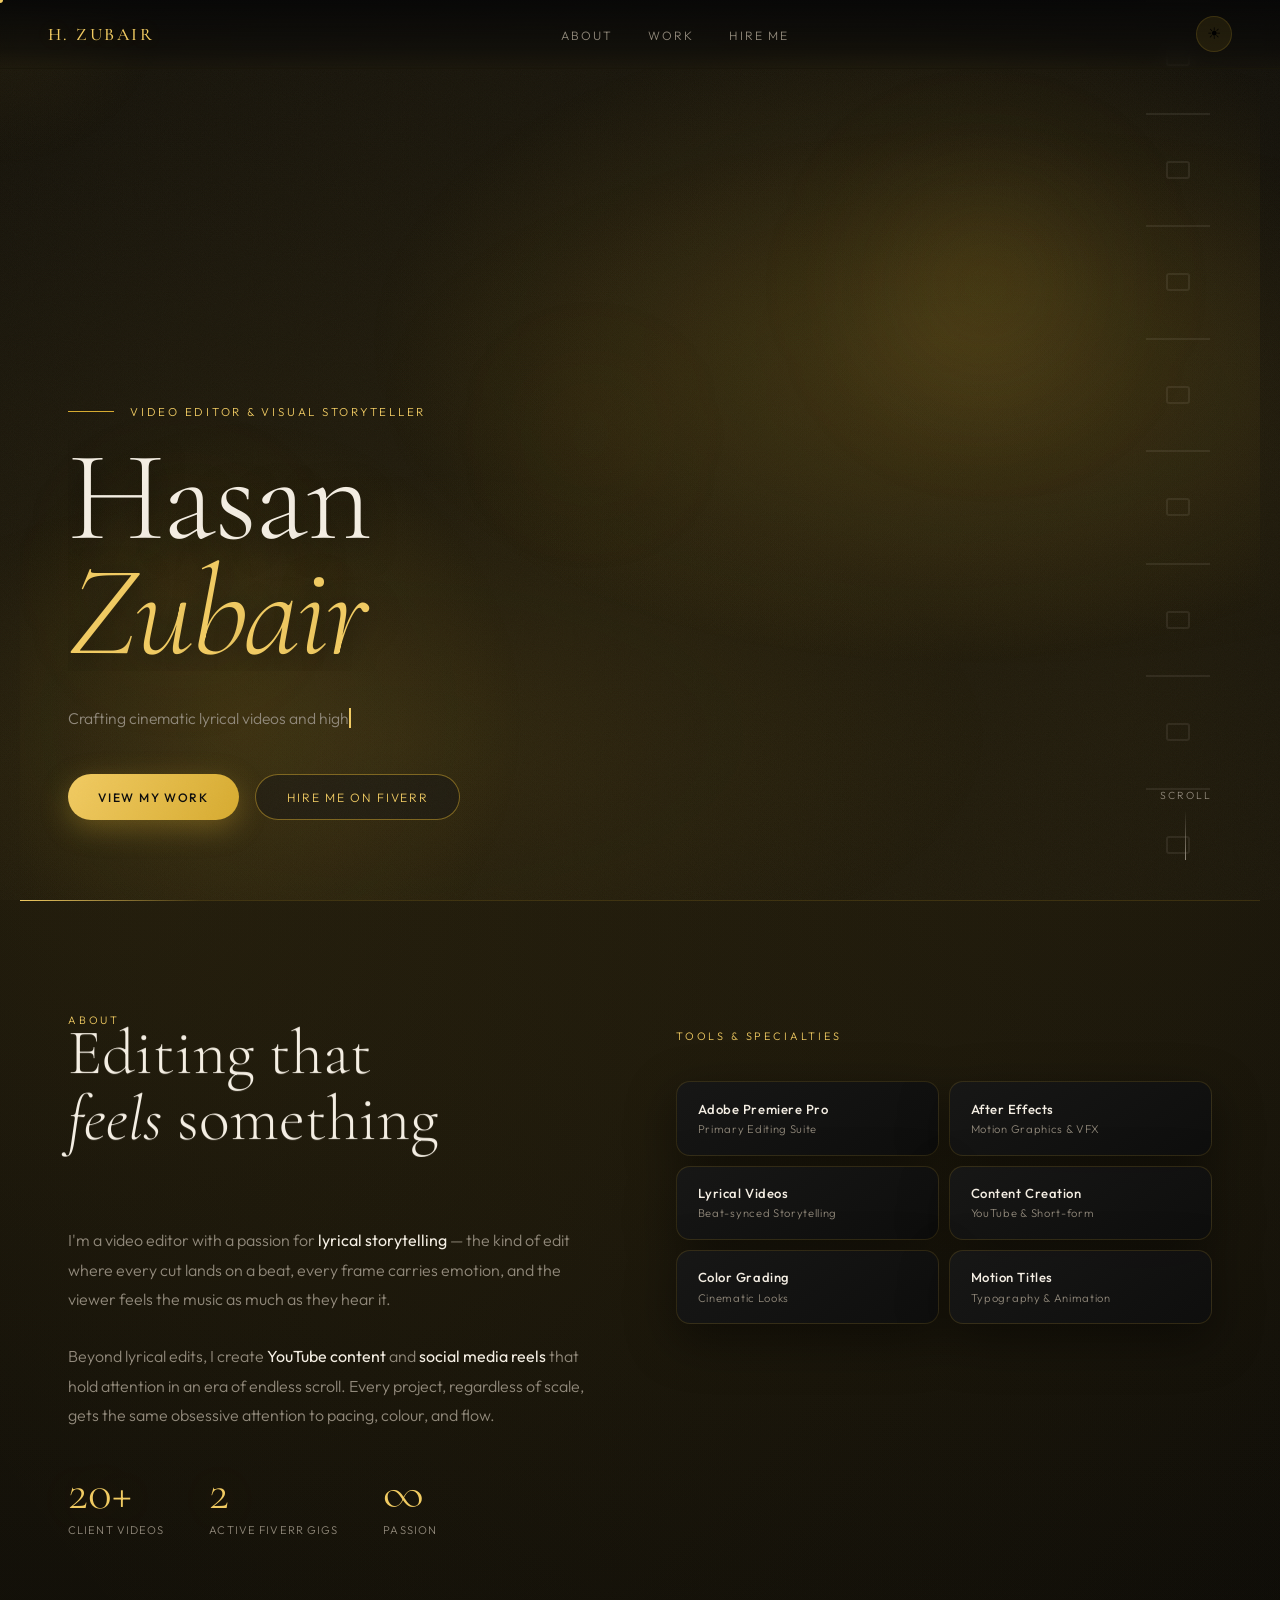
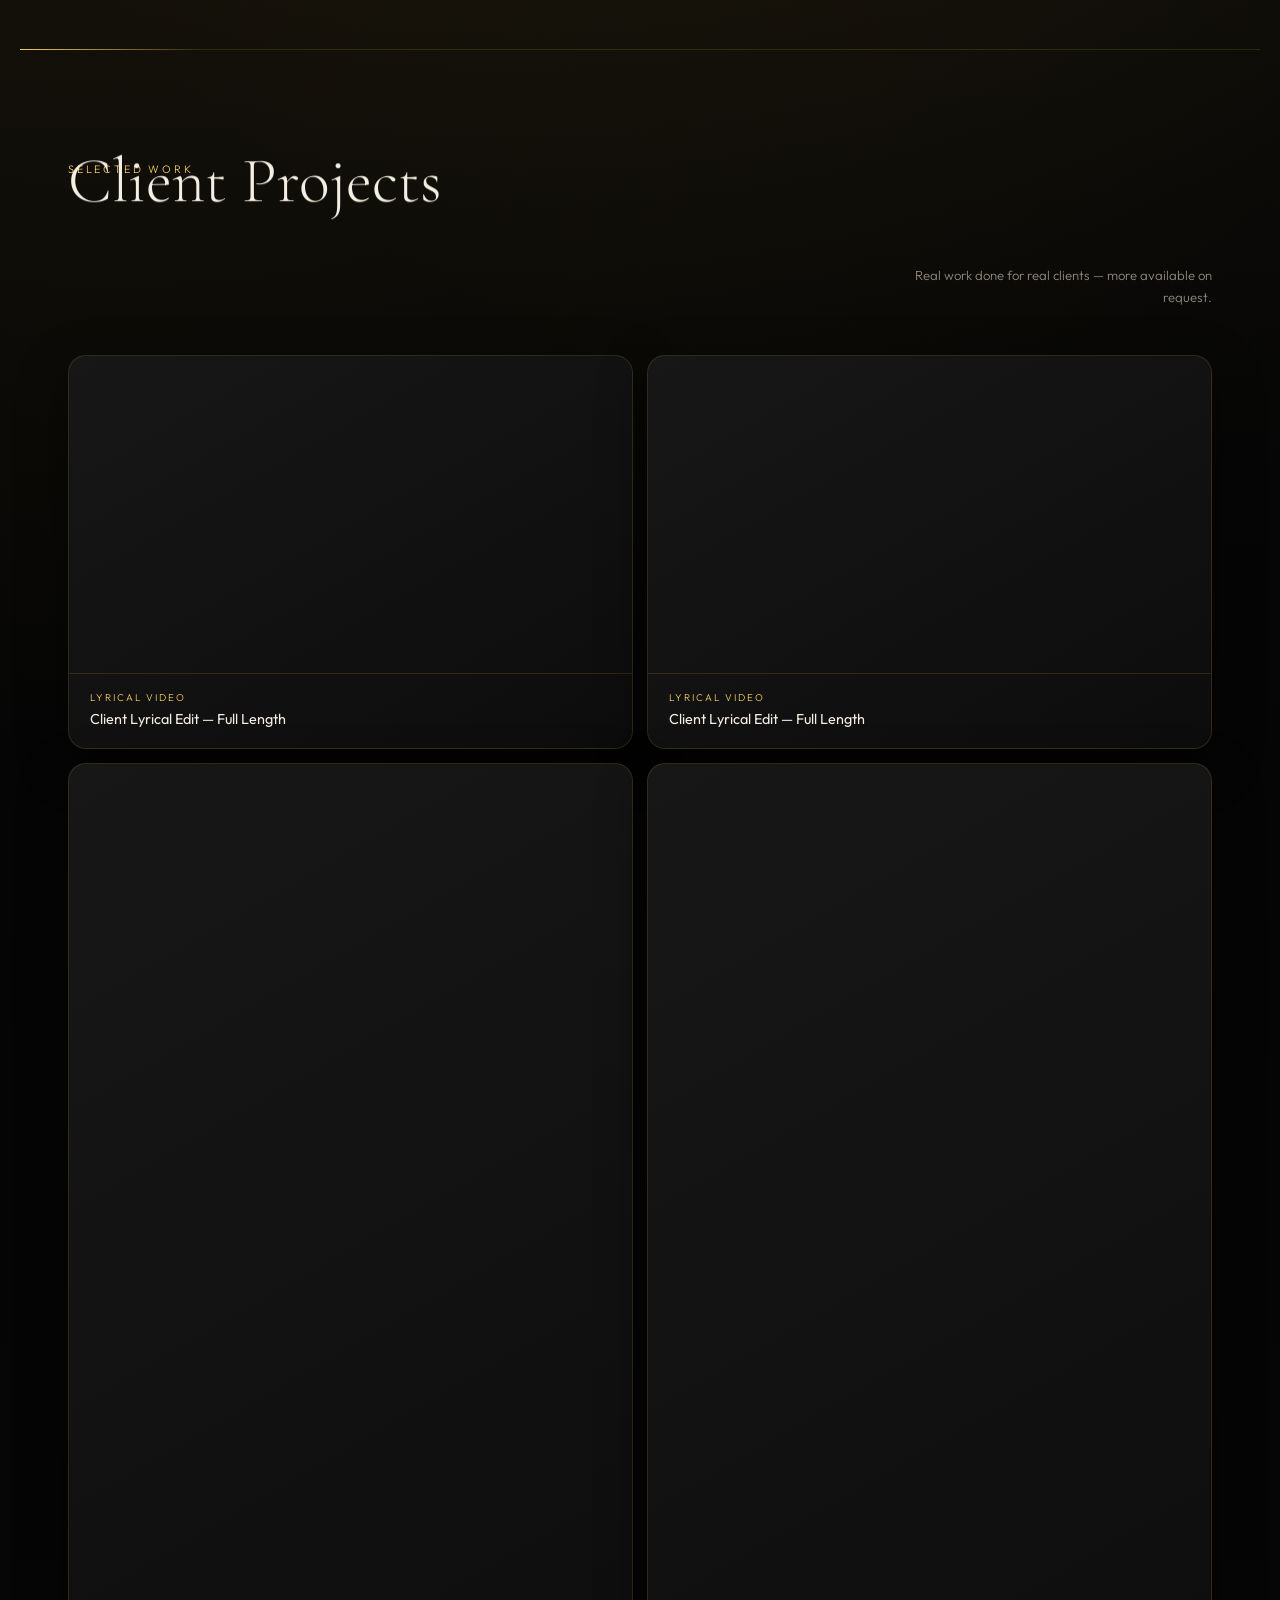
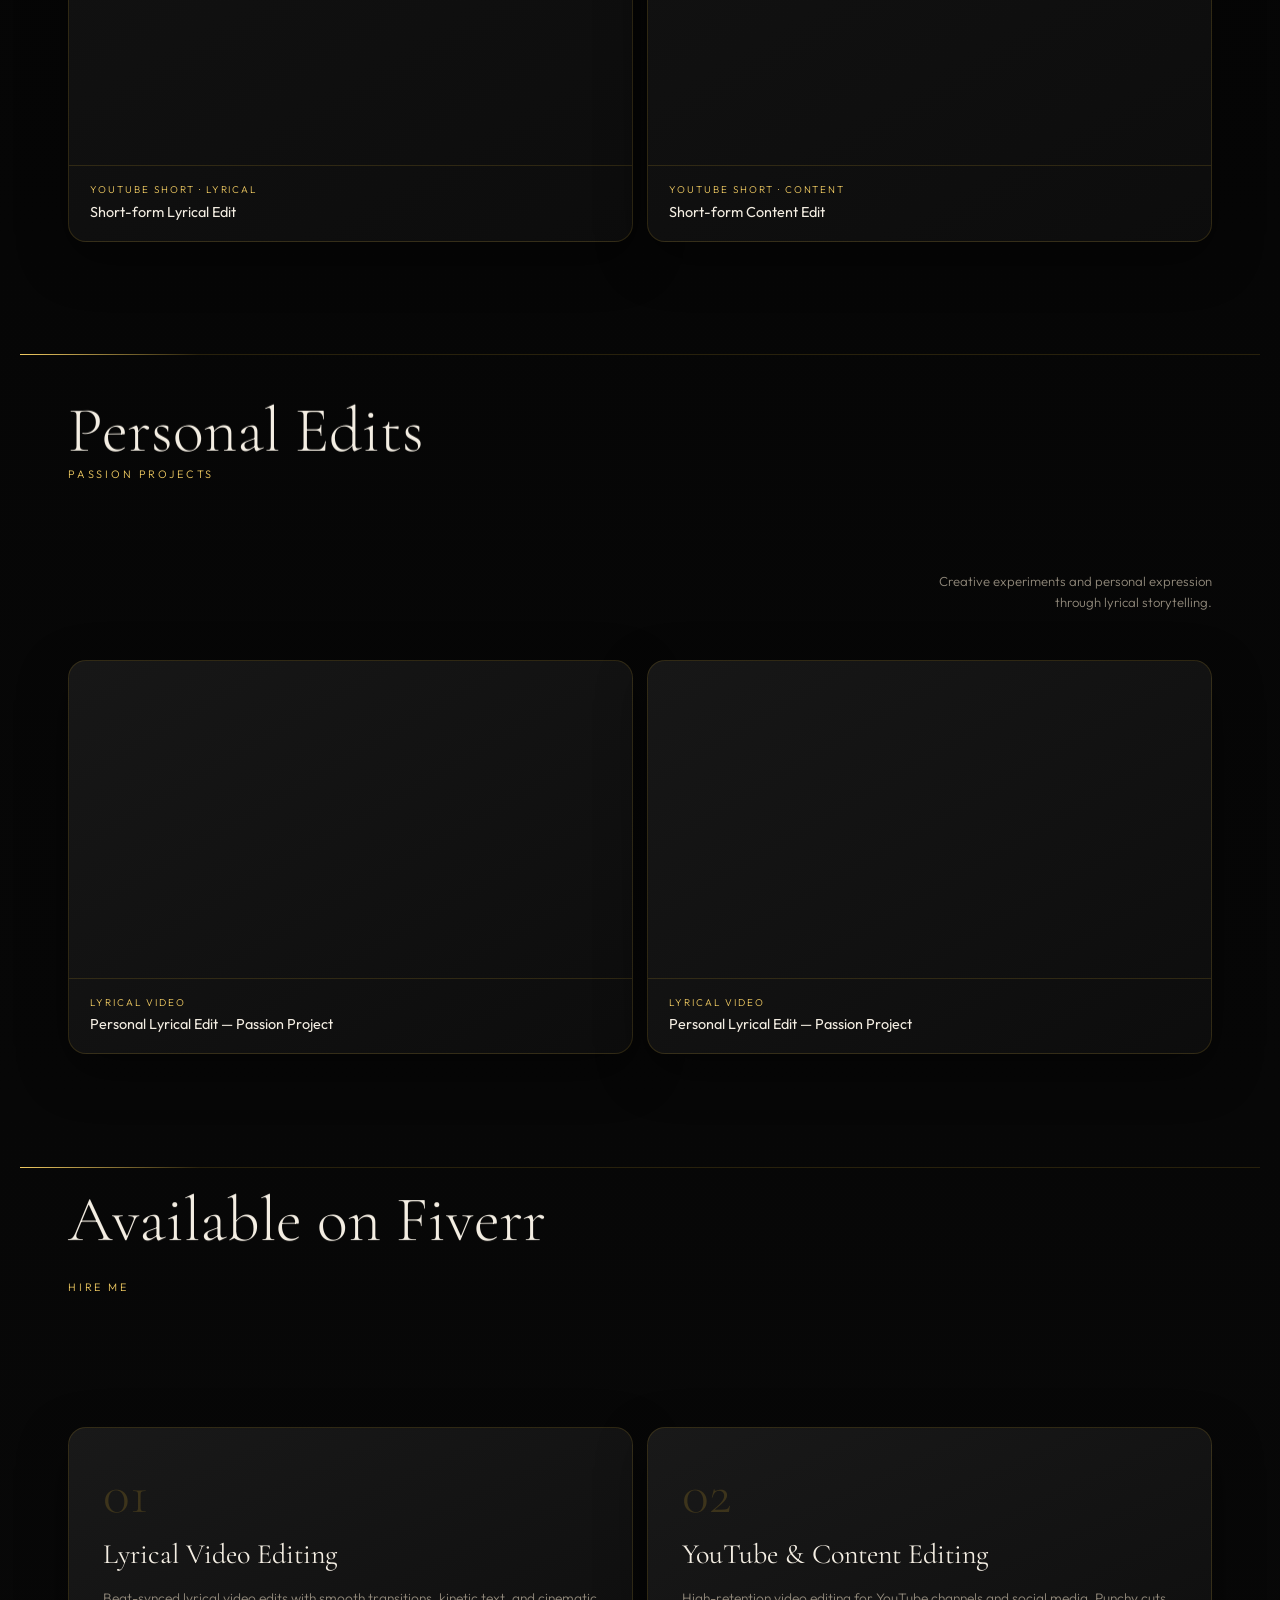
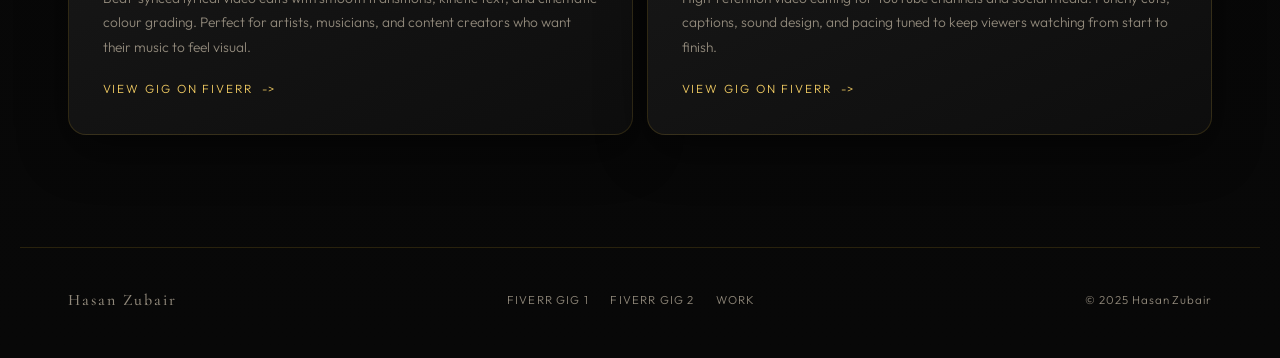
==== commit 02511e2b: "Add Passion Projects section with personal lyrical edits Added new section between Client Projects a" ====
--- a/hasan-zubair-portfolio.html
+++ b/hasan-zubair-portfolio.html
@@ -214,6 +214,50 @@
     </div>
   </section>
 
+  <!-- PASSION PROJECTS -->
+  <section id="passion">
+    <div class="work-intro fade-up">
+      <div>
+        <p class="section-label">Passion Projects</p>
+        <h2 class="parallax-el" data-speed="0.03">Personal Edits</h2>
+      </div>
+      <p class="work-note">Creative experiments and personal expression through lyrical storytelling.</p>
+    </div>
+
+    <!-- Personal projects videos -->
+    <div class="video-grid fade-up">
+      <div class="video-card tilt">
+        <div class="video-wrapper landscape">
+          <iframe
+            src="https://www.youtube.com/embed/4efTa2jiLa4"
+            title="Personal Lyrical Edit 1"
+            allow="accelerometer; autoplay; clipboard-write; encrypted-media; gyroscope; picture-in-picture"
+            allowfullscreen>
+          </iframe>
+        </div>
+        <div class="video-meta">
+          <p class="video-type">Lyrical Video</p>
+          <p class="video-title">Personal Lyrical Edit — Passion Project</p>
+        </div>
+      </div>
+
+      <div class="video-card tilt">
+        <div class="video-wrapper landscape">
+          <iframe
+            src="https://www.youtube.com/embed/3RwJf6IZApE"
+            title="Personal Lyrical Edit 2"
+            allow="accelerometer; autoplay; clipboard-write; encrypted-media; gyroscope; picture-in-picture"
+            allowfullscreen>
+          </iframe>
+        </div>
+        <div class="video-meta">
+          <p class="video-type">Lyrical Video</p>
+          <p class="video-title">Personal Lyrical Edit — Passion Project</p>
+        </div>
+      </div>
+    </div>
+  </section>
+
   <!-- HIRE -->
   <section id="hire">
     <p class="section-label fade-up">Hire Me</p>
--- a/styles.css
+++ b/styles.css
@@ -664,6 +664,7 @@
 
 #about,
 #work,
+#passion,
 #hire {
   border-top: 1px solid var(--border);
 }
@@ -671,6 +672,7 @@
 /* Animated section top border */
 #about::before,
 #work::before,
+#passion::before,
 #hire::before {
   content: '';
   position: absolute;
@@ -684,6 +686,7 @@
 
 #about.in-view::before,
 #work.in-view::before,
+#passion.in-view::before,
 #hire.in-view::before {
   width: 180px;
 }
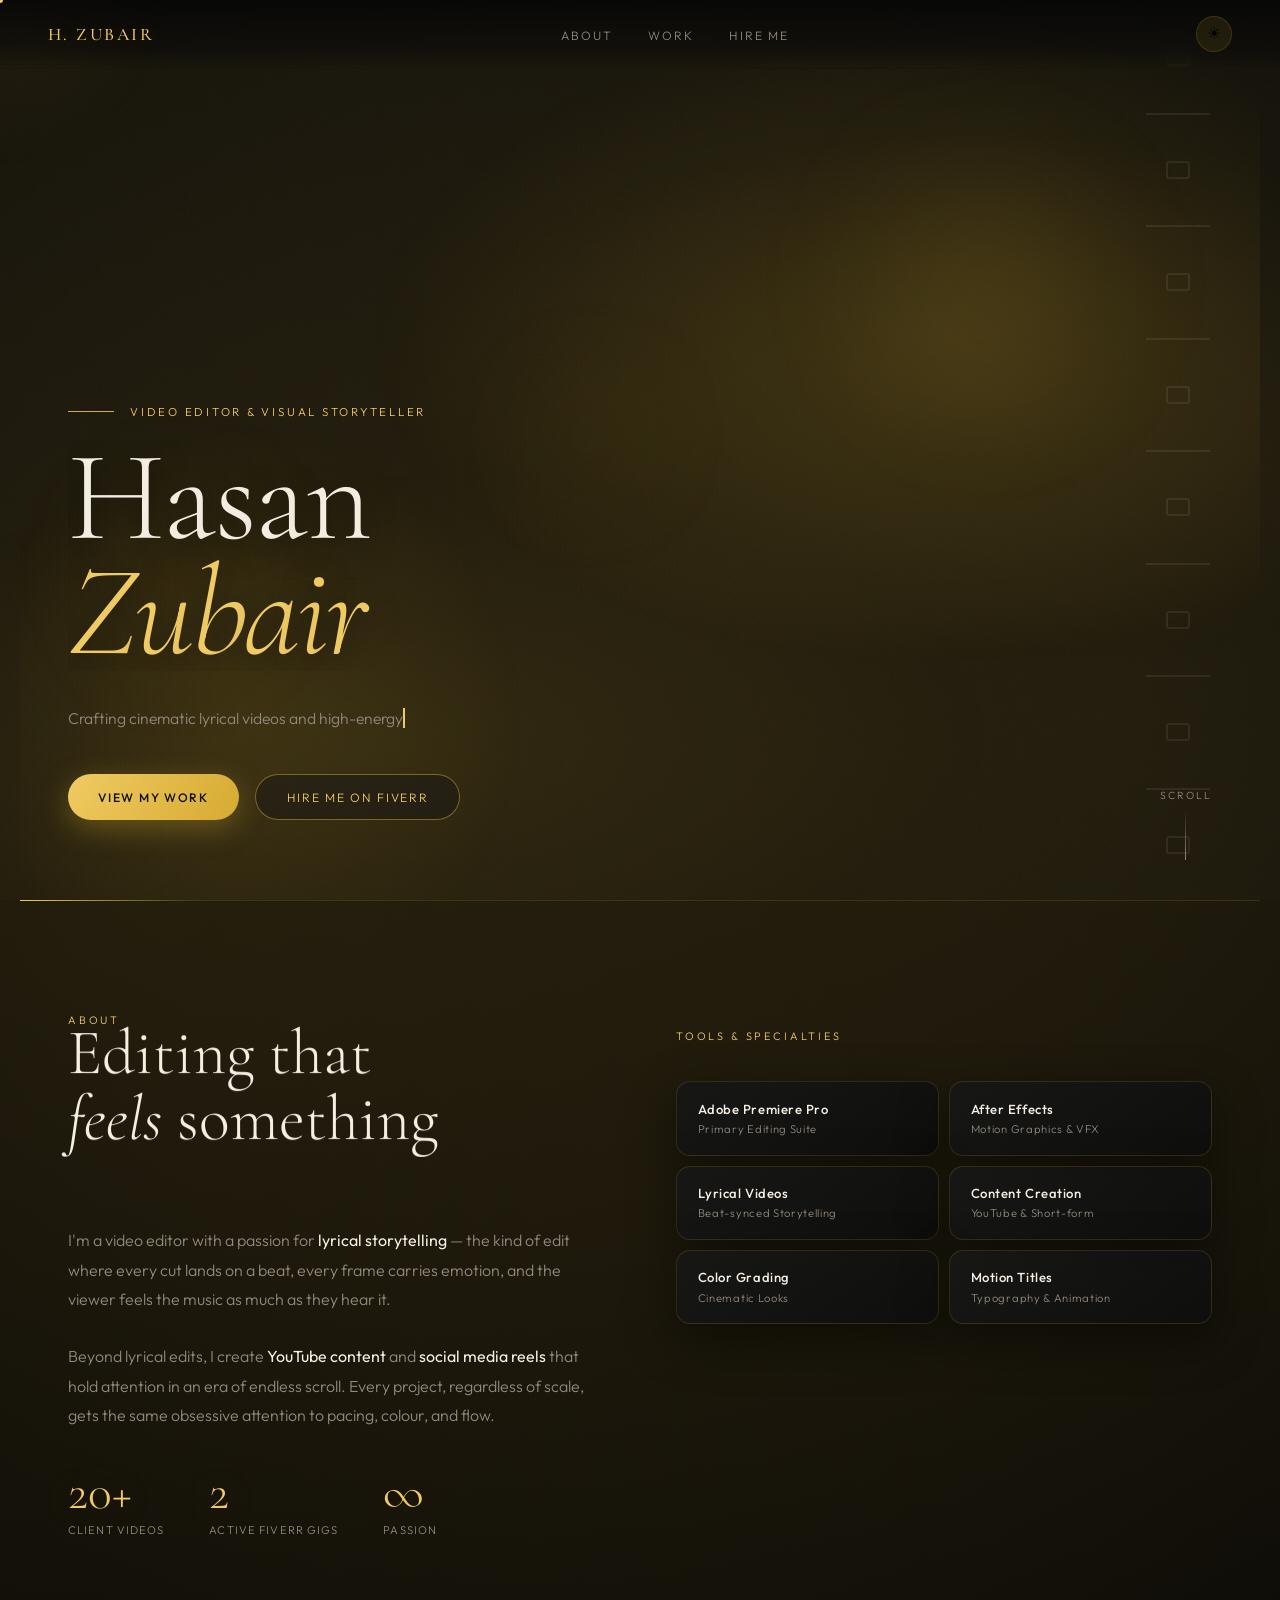
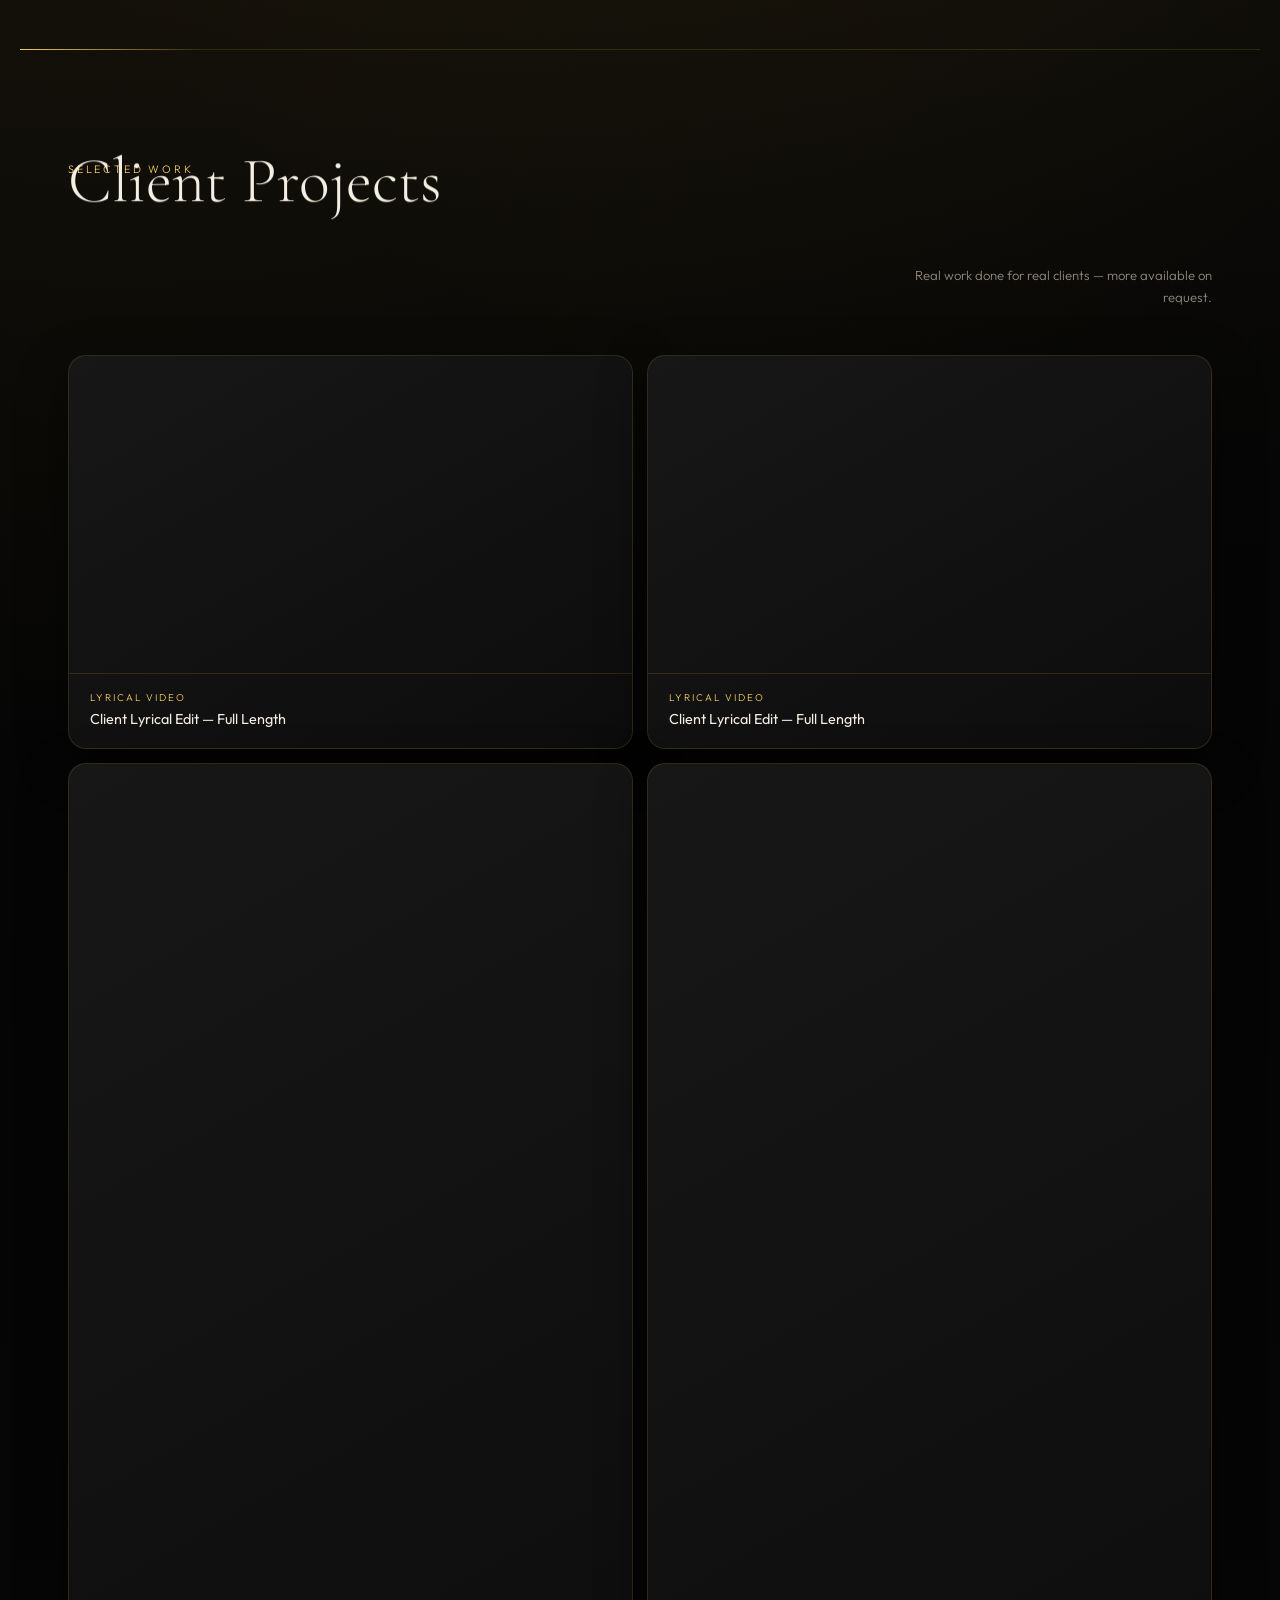
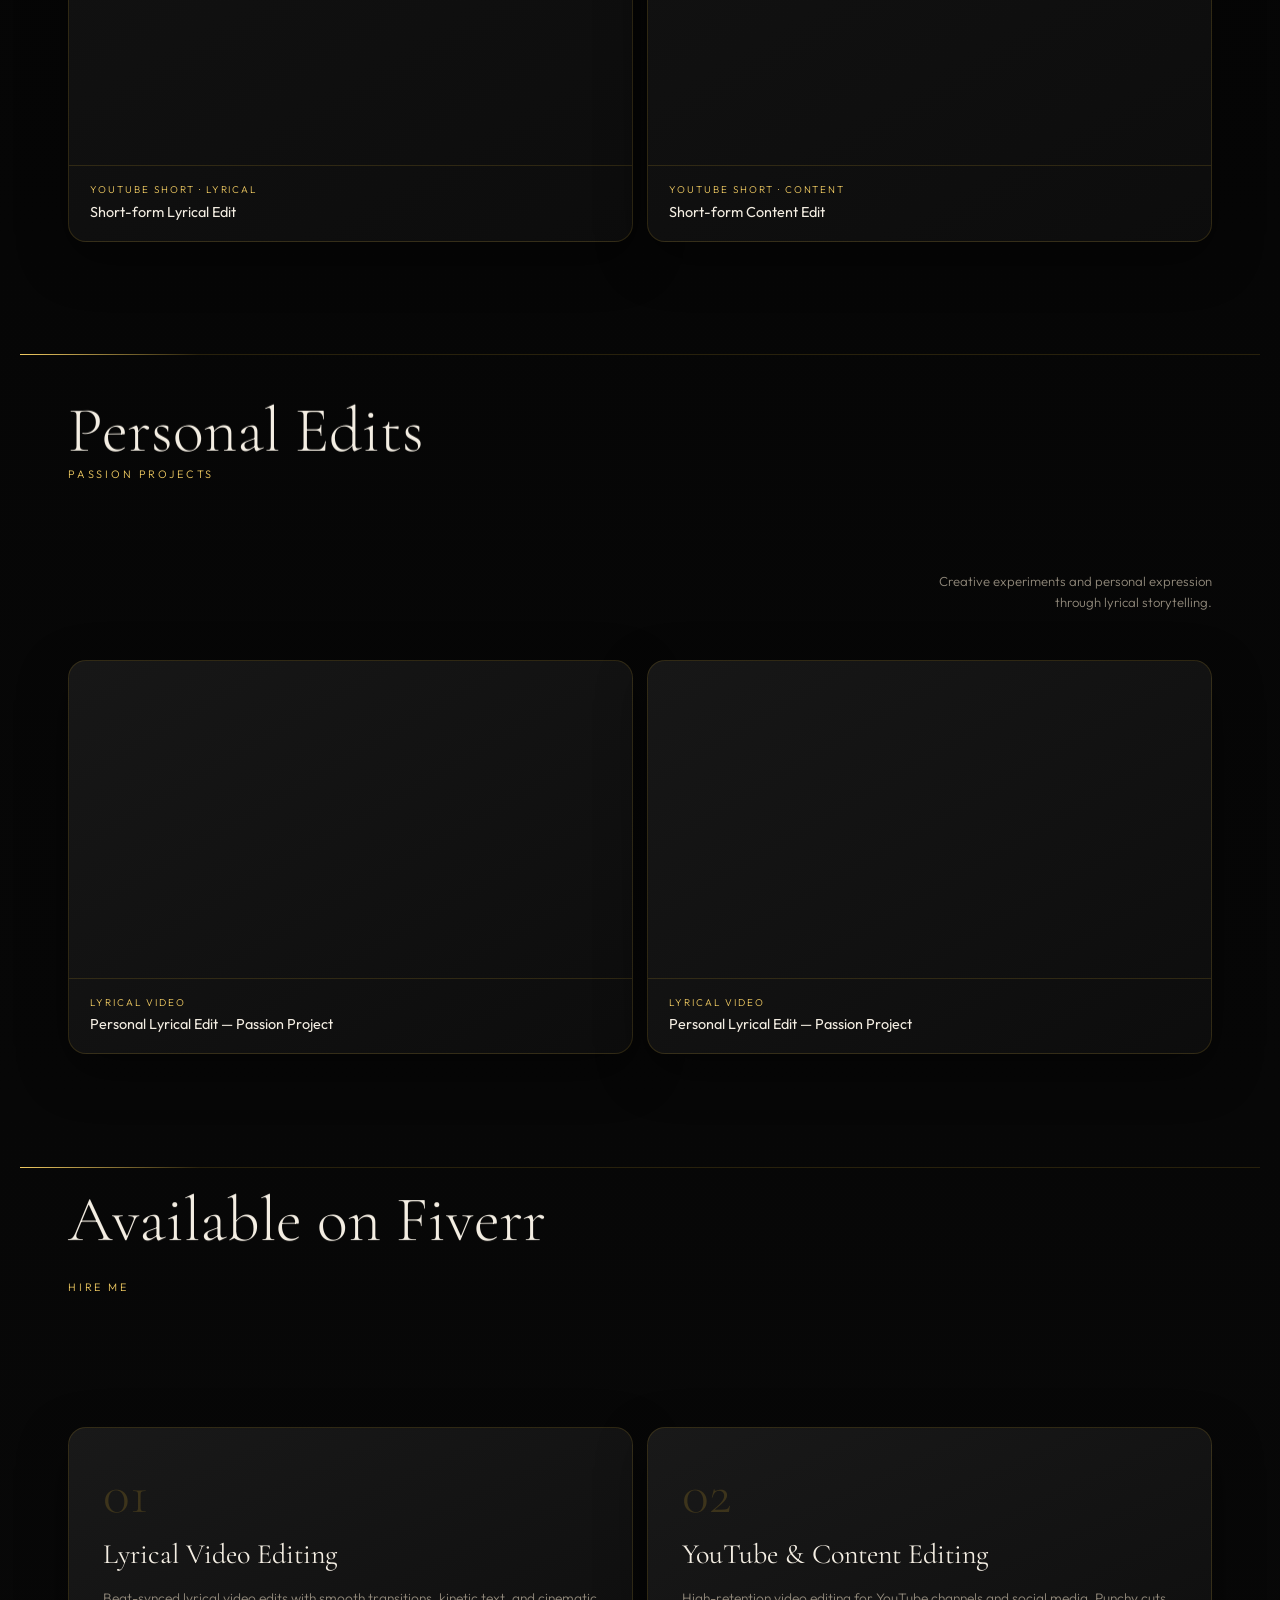
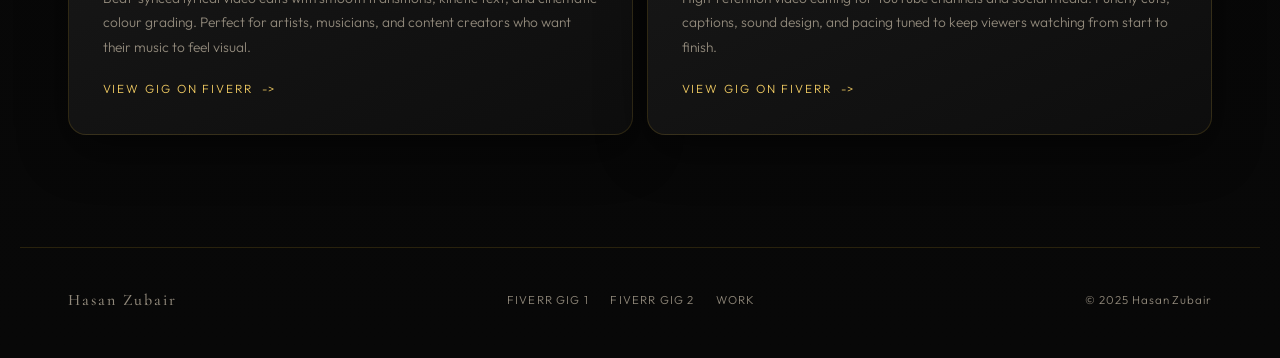
==== commit 205693f5: "Fix Fiverr gig links in Hire Me section Swapped the Fiverr links to match correct gigs - lyrical gig" ====
--- a/hasan-zubair-portfolio.html
+++ b/hasan-zubair-portfolio.html
@@ -270,7 +270,7 @@
         <p class="gig-desc">
           Beat-synced lyrical video edits with smooth transitions, kinetic text, and cinematic colour grading. Perfect for artists, musicians, and content creators who want their music to feel visual.
         </p>
-        <a class="gig-link magnetic" href="https://www.fiverr.com/s/DBvB1Eo" target="_blank" rel="noopener">View Gig on Fiverr</a>
+        <a class="gig-link magnetic" href="https://www.fiverr.com/s/bdEdpBN" target="_blank" rel="noopener">View Gig on Fiverr</a>
       </div>
 
       <div class="gig-card tilt">
@@ -279,7 +279,7 @@
         <p class="gig-desc">
           High-retention video editing for YouTube channels and social media. Punchy cuts, captions, sound design, and pacing tuned to keep viewers watching from start to finish.
         </p>
-        <a class="gig-link magnetic" href="https://www.fiverr.com/s/bdEdpBN" target="_blank" rel="noopener">View Gig on Fiverr</a>
+        <a class="gig-link magnetic" href="https://www.fiverr.com/s/DBvB1Eo" target="_blank" rel="noopener">View Gig on Fiverr</a>
       </div>
 
     </div>
@@ -292,8 +292,8 @@
   <footer>
     <span class="footer-name">Hasan Zubair</span>
     <div class="footer-links">
-      <a href="https://www.fiverr.com/s/DBvB1Eo" target="_blank" rel="noopener">Fiverr Gig 1</a>
-      <a href="https://www.fiverr.com/s/bdEdpBN" target="_blank" rel="noopener">Fiverr Gig 2</a>
+      <a href="https://www.fiverr.com/s/bdEdpBN" target="_blank" rel="noopener">Fiverr Gig 1</a>
+      <a href="https://www.fiverr.com/s/DBvB1Eo" target="_blank" rel="noopener">Fiverr Gig 2</a>
       <a href="#work">Work</a>
     </div>
     <span class="footer-copy">© 2025 Hasan Zubair</span>
